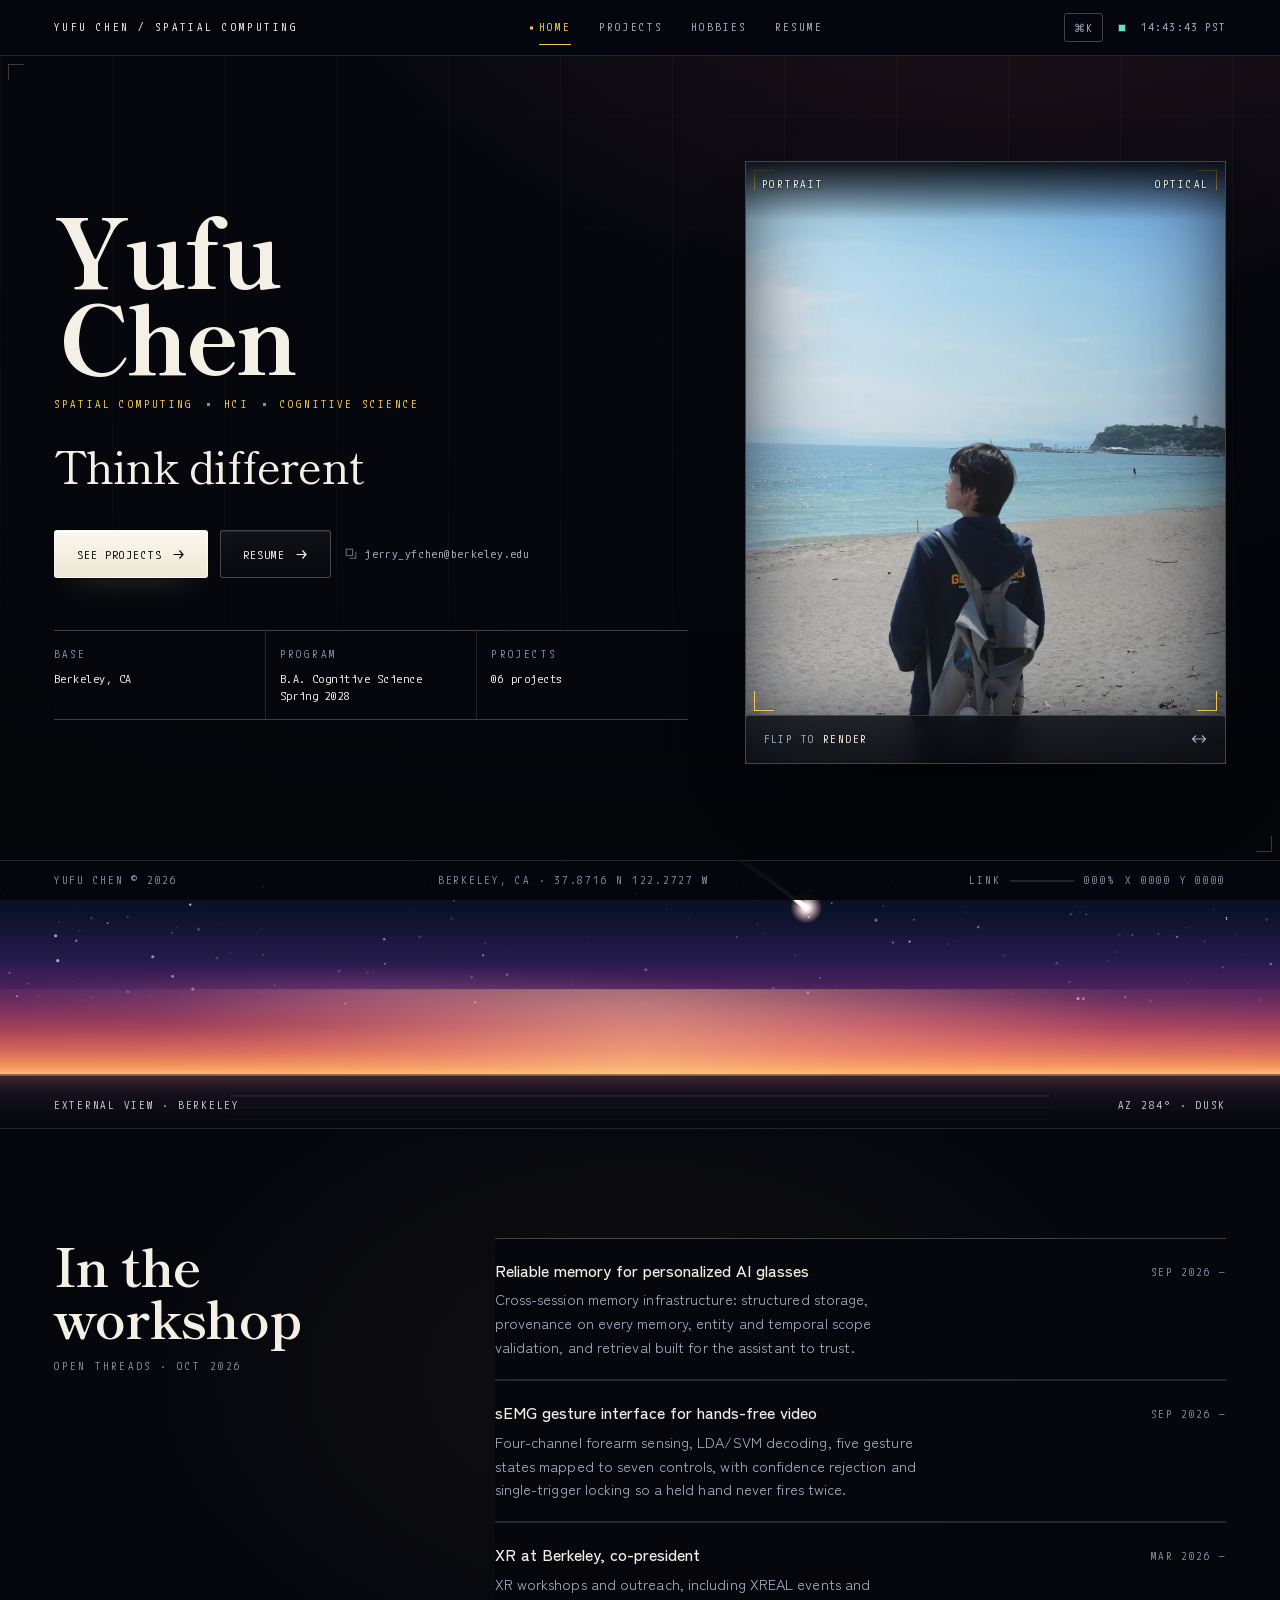
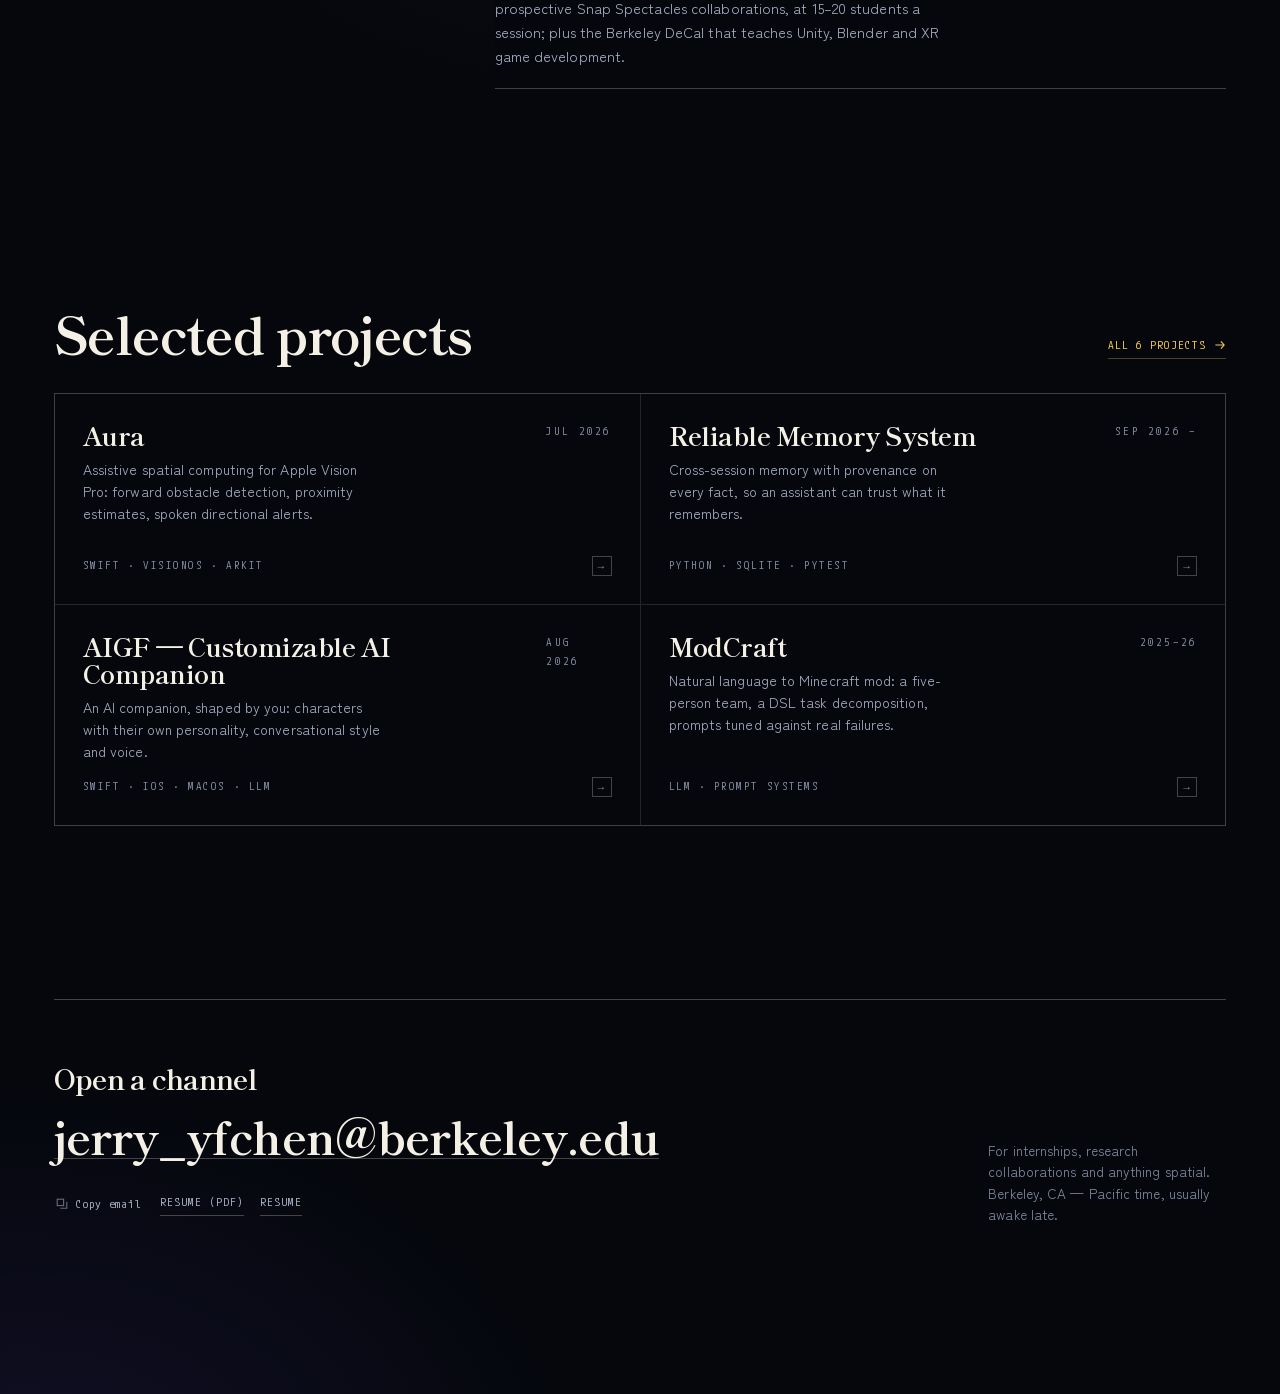
==== index.html @ 8db7ba74 "Personal site: home, projects, hobbies, resume" ====
<!doctype html>
<html lang="en">
<head>
<meta charset="utf-8">
<meta name="viewport" content="width=device-width, initial-scale=1">
<title>Yufu Chen — Spatial Computing &amp; HCI</title>
<meta name="description" content="Yufu Chen builds and tests human-computer interfaces for headsets, wearables and cameras. Cognitive science at UC Berkeley; five systems in the workshop.">
<meta name="theme-color" content="#05070D">
<meta property="og:type" content="website">
<meta property="og:title" content="Yufu Chen — Spatial Computing & HCI">
<meta property="og:description" content="Yufu Chen builds and tests human-computer interfaces for headsets, wearables and cameras. Cognitive science at UC Berkeley; five systems in the workshop.">
<meta name="twitter:card" content="summary_large_image">
<meta name="author" content="Yufu Chen">
<link rel="icon" href="assets/img/brand/logo-32.png" sizes="32x32">
<link rel="icon" href="assets/img/brand/logo-180.png" sizes="180x180">
<link rel="apple-touch-icon" href="assets/img/brand/logo-180.png">
<meta property="og:image" content="assets/img/brand/logo-512.png">
<link rel="stylesheet" href="assets/css/site.css">
<script>document.documentElement.classList.add('js');</script>
</head>
<body>
<a class="skip" href="#main">Skip to content</a>

<div class="boot" data-boot aria-hidden="true">
  <div class="boot__inner">
    <p class="boot__name">Yufu Chen</p>
    <div class="boot__line"><span>OASIS-LINK / HANDSHAKE</span><b>OK</b></div>
    <div class="boot__line"><span>Pilot record 001</span><b>Loaded</b></div>
    <div class="boot__line"><span>Projects 01–05</span><b>Loaded</b></div>
    <div class="boot__line"><span>External view</span><b>Dusk</b></div>
    <div class="boot__bar"><i></i></div>
  </div>
</div>

<div class="brackets" aria-hidden="true"></div>
<div class="progress-rule" data-progress aria-hidden="true"><i></i></div>

<header class="hud-top">
  <a class="hud-top__id" href="index.html" aria-label="Yufu Chen — home">
    
    <span class="hud-top__name">Yufu Chen<span class="hide-s">&nbsp;/&nbsp;Spatial Computing</span></span>
  </a>
  <nav class="nav" aria-label="Sections">
    <a href="index.html" aria-current="page">Home</a>
    <a href="projects.html">Projects</a>
    <a href="hobbies.html">Hobbies</a>
    <a href="resume.html">Resume</a>
  </nav>
  <div class="hud-top__right">
    <button class="keybtn" data-palette-open aria-label="Open command palette">⌘K</button>
    <span class="led" aria-hidden="true"></span>
    <span class="clock" data-clock>--:--:-- PST</span>
  </div>
</header>

<main id="main">
  <section class="hero wrap" aria-labelledby="hero-name">
    <div class="hero__copy">
      <h1 class="hero__name" id="hero-name"><span>Yufu</span><span>Chen</span></h1>
      <p class="hero__role"><span>Spatial computing</span><i aria-hidden="true"></i><span>HCI</span><i aria-hidden="true"></i><span>Cognitive science</span></p>
      <p class="hero__statement">Think different</p>
      <div class="hero__actions">
        <a class="btn btn--primary" href="projects.html">See projects
          <svg width="13" height="13" viewBox="0 0 13 13" fill="none" aria-hidden="true"><path d="M1.5 6.5h9.5M7.5 2.5 11 6.5l-3.5 4" stroke="currentColor" stroke-width="1.2"/></svg>
        </a>
        <a class="btn" href="resume.html">Resume
          <svg width="13" height="13" viewBox="0 0 13 13" fill="none" aria-hidden="true"><path d="M1.5 6.5h9.5M7.5 2.5 11 6.5l-3.5 4" stroke="currentColor" stroke-width="1.2"/></svg>
        </a>
        <button class="copybtn" data-copy="jerry_yfchen@berkeley.edu"><svg width="12" height="12" viewBox="0 0 12 12" fill="none" aria-hidden="true"><rect x="1.2" y="1.2" width="6.4" height="6.4" stroke="currentColor" stroke-width="1.1"/><path d="M4.4 10.2h6.4V3.8" stroke="currentColor" stroke-width="1.1"/></svg><span data-copy-label>jerry_yfchen@berkeley.edu</span></button>
      </div>

      <div class="hero__spec">
        <div><span class="label">Base</span><b>Berkeley, CA</b></div>
        <div><span class="label">Program</span><b>B.A. Cognitive Science<br>Spring 2028</b></div>
        <div><span class="label">Projects</span><b>06 projects</b></div>
      </div>
    </div>

    <div class="subject" data-subject data-face="optical">
      <img class="subject__img" data-face="optical" src="assets/img/me/optical-s.webp"
           srcset="assets/img/me/optical-s.webp 900w, assets/img/me/optical-l.webp 1400w"
           sizes="(max-width: 1080px) 92vw, 40vw" width="900" height="1125"
           alt="Yufu Chen standing on a beach in a dark hoodie and backpack, looking out at the sea.">
      <img class="subject__img" data-face="render" src="assets/img/me/render-s.webp"
           width="900" height="900" aria-hidden="true" tabindex="-1" alt="">
      <span class="subject__corner tl" aria-hidden="true"></span>
      <span class="subject__corner tr" aria-hidden="true"></span>
      <span class="subject__corner bl" aria-hidden="true"></span>
      <span class="subject__corner br" aria-hidden="true"></span>
      <div class="subject__hud top"><span>Portrait</span><span data-face-name>Optical</span></div>
      <button class="subject__flip" data-flip aria-pressed="false">
        <span>Flip to <b data-flip-target>render</b></span>
        <svg width="16" height="12" viewBox="0 0 16 12" fill="none" aria-hidden="true"><path d="M1 6h13M11 2.5 14.5 6 11 9.5M5 9.5 1.5 6 5 2.5" stroke="currentColor" stroke-width="1.1"/></svg>
      </button>
    </div>
  </section>

  <section class="horizon" aria-hidden="true">
    <canvas data-band-sky></canvas>
    <div class="horizon__hud"><span>External view · Berkeley</span><span>AZ 284° · Dusk</span></div>
  </section>

  <section class="section wrap" aria-labelledby="now-h">
    <div class="split">
      <div class="split__aside">
        <h2 class="h2" id="now-h">In the workshop</h2>
        <p class="label" style="margin-top:14px">Open threads · Oct 2026</p>
      </div>
      <div class="ops reveal">
        <div class="op">
          <div>
            <h3>Reliable memory for personalized AI glasses</h3>
            <p>Cross-session memory infrastructure: structured storage, provenance on every memory, entity and temporal scope validation, and retrieval built for the assistant to trust.</p>
          </div>
          <span class="when">Sep 2026 —</span>
        </div>
        <div class="op">
          <div>
            <h3>sEMG gesture interface for hands-free video</h3>
            <p>Four-channel forearm sensing, LDA/SVM decoding, five gesture states mapped to seven controls, with confidence rejection and single-trigger locking so a held hand never fires twice.</p>
          </div>
          <span class="when">Sep 2026 —</span>
        </div>
        <div class="op">
          <div>
            <h3>XR at Berkeley, co-president</h3>
            <p>XR workshops and outreach, including XREAL events and prospective Snap Spectacles collaborations, at 15–20 students a session; plus the Berkeley DeCal that teaches Unity, Blender and XR game development.</p>
          </div>
          <span class="when">Mar 2026 —</span>
        </div>
      </div>
    </div>
  </section>

  <section class="section wrap" aria-labelledby="units-h">
    <div style="display:flex;align-items:flex-end;justify-content:space-between;gap:24px;flex-wrap:wrap;margin-bottom:clamp(22px,3vw,34px)">
      <h2 class="h2" id="units-h">Selected projects</h2>
      <a class="link" href="projects.html">All 6 projects
        <svg width="12" height="12" viewBox="0 0 13 13" fill="none" aria-hidden="true"><path d="M1.5 6.5h9.5M7.5 2.5 11 6.5l-3.5 4" stroke="currentColor" stroke-width="1.2"/></svg>
      </a>
    </div>
    <div class="unitgrid reveal">
      <a class="uteaser" href="projects.html#aura">
        <div class="uteaser__top">
          <div>
            <h3>Aura</h3>
            <p>Assistive spatial computing for Apple Vision Pro: forward obstacle detection, proximity estimates, spoken directional alerts.</p>
          </div>
          <span class="label">Jul 2026</span>
        </div>
        <div class="go"><span>Swift · visionOS · ARKit</span><span class="uteaser__arrow" aria-hidden="true">→</span></div>
      </a>
      <a class="uteaser" href="projects.html#memory">
        <div class="uteaser__top">
          <div>
            <h3>Reliable Memory System</h3>
            <p>Cross-session memory with provenance on every fact, so an assistant can trust what it remembers.</p>
          </div>
          <span class="label">Sep 2026 –</span>
        </div>
        <div class="go"><span>Python · SQLite · Pytest</span><span class="uteaser__arrow" aria-hidden="true">→</span></div>
      </a>
      <a class="uteaser" href="projects.html#aigf">
        <div class="uteaser__top">
          <div>
            <h3>AIGF — Customizable AI Companion</h3>
            <p>An AI companion, shaped by you: characters with their own personality, conversational style and voice.</p>
          </div>
          <span class="label">Aug 2026</span>
        </div>
        <div class="go"><span>Swift · iOS · macOS · LLM</span><span class="uteaser__arrow" aria-hidden="true">→</span></div>
      </a>
      <a class="uteaser" href="projects.html#modcraft">
        <div class="uteaser__top">
          <div>
            <h3>ModCraft</h3>
            <p>Natural language to Minecraft mod: a five-person team, a DSL task decomposition, prompts tuned against real failures.</p>
          </div>
          <span class="label">2025–26</span>
        </div>
        <div class="go"><span>LLM · prompt systems</span><span class="uteaser__arrow" aria-hidden="true">→</span></div>
      </a>
    </div>
  </section>

  <section class="wrap section--tight" aria-labelledby="contact-h">
    <div class="contact">
      <div>
        <h2 class="h2" id="contact-h" style="margin-bottom:18px">Open a channel</h2>
        <a class="contact__mail" href="mailto:jerry_yfchen@berkeley.edu">jerry_yfchen@berkeley.edu</a>
        <div class="contact__row">
          <button class="copybtn" data-copy="jerry_yfchen@berkeley.edu"><svg width="12" height="12" viewBox="0 0 12 12" fill="none" aria-hidden="true"><rect x="1.2" y="1.2" width="6.4" height="6.4" stroke="currentColor" stroke-width="1.1"/><path d="M4.4 10.2h6.4V3.8" stroke="currentColor" stroke-width="1.1"/></svg><span data-copy-label>Copy email</span></button>
          <a class="link link--mute" href="assets/Yufu%20Chen%20-%20CV.pdf" download="Yufu Chen - CV.pdf">Resume (PDF)</a>
          <a class="link link--mute" href="resume.html">Resume</a>
        </div>
      </div>
      <p class="contact__note">For internships, research collaborations and anything spatial. Berkeley, CA — Pacific time, usually awake late.</p>
    </div>
  </section>
</main>

<footer class="hud-bottom">
  <span>Yufu Chen © <span data-year>2026</span></span>
  <span class="hide-s">Berkeley, CA · 37.8716 N 122.2727 W</span>
  <span class="telemetry"><span>Link</span><span class="tel-bar" data-tel aria-hidden="true"><i></i></span><span data-pct>000%</span><span class="hide-s" data-ptr>X 0000 Y 0000</span></span>
</footer>

<script src="assets/js/sky.js"></script>
<script src="assets/js/hud.js"></script>
<script>
  (function () {
    var c = document.querySelector("[data-band-sky]");
    if (c && window.SKY) SKY.mount(c, { horizon: 0.8, glow: 0.55 });

    /* subject plate: two renderings of the same person, one click apart */
    var box = document.querySelector("[data-subject]");
    if (box) {
      var btn = box.querySelector("[data-flip]");
      var nameEl = box.querySelector("[data-face-name]");
      var target = box.querySelector("[data-flip-target]");
      var optical = box.querySelector('[data-face="optical"]');
      var render = box.querySelector('[data-face="render"]');
      btn.hidden = false;
      var setFace = function (face) {
        box.dataset.face = face;
        var isRender = face === "render";
        btn.setAttribute("aria-pressed", isRender ? "true" : "false");
        btn.setAttribute("aria-label", isRender ? "Show the photograph" : "Show the illustrated portrait");
        nameEl.textContent = isRender ? "Render" : "Optical";
        target.textContent = isRender ? "optical" : "render";
        optical.setAttribute("aria-hidden", isRender ? "true" : "false");
        render.setAttribute("aria-hidden", isRender ? "false" : "true");
        box.classList.remove("is-flipping");
        void box.offsetWidth;
        box.classList.add("is-flipping");
        setTimeout(function () { box.classList.remove("is-flipping"); }, 600);
      };
      var flip = function () { setFace(box.dataset.face === "optical" ? "render" : "optical"); };
      btn.addEventListener("click", flip);
      box.addEventListener("click", function (e) { if (e.target !== btn && !btn.contains(e.target)) flip(); });
    }
  })();
</script>
</body>
</html>
---- assets/css/site.css ----
/* ============================================================
   YUFU CHEN — cockpit technical readout
   tokens · frame · type · components
   ============================================================ */

@font-face{font-family:"Shippori Mincho B1";src:url("../fonts/shippori-800.woff2") format("woff2");font-weight:800;font-display:swap}
@font-face{font-family:"Shippori Mincho B1";src:url("../fonts/shippori-700.woff2") format("woff2");font-weight:700;font-display:swap}
@font-face{font-family:"Shippori Mincho B1";src:url("../fonts/shippori-400.woff2") format("woff2");font-weight:400;font-display:swap}
@font-face{font-family:"Zen Kaku Gothic New";src:url("../fonts/zenkaku-400.woff2") format("woff2");font-weight:400;font-display:swap}
@font-face{font-family:"Zen Kaku Gothic New";src:url("../fonts/zenkaku-500.woff2") format("woff2");font-weight:500;font-display:swap}
@font-face{font-family:"Zen Kaku Gothic New";src:url("../fonts/zenkaku-700.woff2") format("woff2");font-weight:700;font-display:swap}
@font-face{font-family:"YF JP";src:url("../fonts/zenkaku-jp-400.woff2") format("woff2");font-weight:400;font-display:swap}
@font-face{font-family:"M PLUS 1 Code";src:url("../fonts/mpluscode-400.woff2") format("woff2");font-weight:400;font-display:swap}
@font-face{font-family:"M PLUS 1 Code";src:url("../fonts/mpluscode-700.woff2") format("woff2");font-weight:700;font-display:swap}

:root{
  --void:#05070D;
  --void-2:#090D18;
  --panel:#0C1120;
  --panel-2:#101728;

  --enamel:#F4F0E6;
  --mute:#A7AEC2;
  --faint:#828BA0;

  --line:rgba(244,240,230,.13);
  --line-2:rgba(244,240,230,.26);

  --caution:#F2C94C;
  --signal:#FF6A4D;
  --sensor:#63E0C6;
  --dusk-m:#FF6F8B;
  --dusk-a:#FFB05C;

  --font-display:"Shippori Mincho B1",Georgia,"Times New Roman",serif;
  --font-ui:"Zen Kaku Gothic New","Helvetica Neue",Arial,sans-serif;
  --font-mono:"M PLUS 1 Code",ui-monospace,"SF Mono",Menlo,monospace;
  --font-jp:"YF JP","Zen Kaku Gothic New",sans-serif;

  --sp:clamp(64px,8.5vw,136px);
  --gutter:clamp(20px,4.2vw,72px);
  --top:56px;
  --bot:40px;
  --ease:cubic-bezier(.16,1,.3,1);
  --ease-ui:cubic-bezier(.32,.72,0,1);
  --mat-a:linear-gradient(180deg,rgba(244,240,230,.05),rgba(244,240,230,.012));
  --mat-b:linear-gradient(180deg,rgba(244,240,230,.092),rgba(244,240,230,.026));
  --inset-hi:inset 0 1px 0 rgba(255,255,255,.075);
  --r:3px;
  --drop-1:0 1px 2px rgba(0,0,0,.4);
  --drop-2:0 12px 30px -16px rgba(0,0,0,.9);
}

*,*::before,*::after{box-sizing:border-box}
html{
  -webkit-text-size-adjust:100%;
  background:
    radial-gradient(78rem 52rem at 80% -6%, rgba(255,111,139,.14), transparent 62%),
    radial-gradient(58rem 44rem at 2% 104%, rgba(123,92,255,.11), transparent 60%),
    radial-gradient(46rem 30rem at 50% 46%, rgba(255,176,92,.05), transparent 70%),
    var(--void);
}
html:focus-within{scroll-behavior:smooth}

body{
  margin:0;
  background:transparent;
  color:var(--enamel);
  font-family:var(--font-ui);
  font-size:17px;
  line-height:1.72;
  font-weight:400;
  letter-spacing:.005em;
  -webkit-font-smoothing:antialiased;
  text-rendering:optimizeLegibility;
  overflow-x:hidden;
}

/* faint instrument grid, under everything */
body::before{
  content:"";
  position:fixed;inset:0;pointer-events:none;z-index:0;
  background-image:
    repeating-linear-gradient(90deg,var(--line) 0 1px,transparent 1px 112px),
    repeating-linear-gradient(0deg,rgba(244,240,230,.05) 0 1px,transparent 1px 112px);
  opacity:.28;
  mask-image:radial-gradient(120% 100% at 50% 0%,#000 40%,transparent 100%);
}
/* vignette + scanline atmosphere */
body::after{
  content:"";position:fixed;inset:0;pointer-events:none;z-index:1;
  background:
    repeating-linear-gradient(0deg,rgba(0,0,0,.16) 0 1px,transparent 1px 3px),
    radial-gradient(120% 90% at 50% 0%,transparent 55%,rgba(0,0,0,.55) 100%);
  opacity:.5;mix-blend-mode:multiply;
}

img,canvas{max-width:100%;display:block}
a{color:inherit;text-decoration:none}
button{font:inherit;color:inherit;background:none;border:0;padding:0;cursor:pointer}
h1,h2,h3,h4,p,ul,ol,figure,blockquote{margin:0}
ul,ol{padding:0;list-style:none}

/* ---------- browser surfaces ---------- */
::selection{background:var(--caution);color:#0A0A0A;text-shadow:none}
html{scrollbar-color:#2A3147 var(--void);scrollbar-width:thin}
::-webkit-scrollbar{width:11px;height:11px}
::-webkit-scrollbar-track{background:var(--void)}
::-webkit-scrollbar-thumb{background:#242B3E;border:3px solid var(--void);border-radius:0}
::-webkit-scrollbar-thumb:hover{background:var(--caution)}
:focus-visible{outline:2px solid rgba(242,201,76,.95);outline-offset:3px;box-shadow:0 0 0 6px rgba(242,201,76,.13)}
*{caret-color:var(--caution)}

/* ============================================================
   HUD frame
   ============================================================ */
.hud-top{
  position:fixed;top:0;left:0;right:0;height:var(--top);z-index:60;
  display:flex;align-items:center;justify-content:space-between;
  gap:24px;padding:0 var(--gutter);
  background:rgba(5,7,13,.94);
  border-bottom:1px solid var(--line);
}
.hud-top__id{display:flex;align-items:center;gap:12px;min-width:0}
.monogram{
  width:26px;height:26px;flex:none;position:relative;
  border:1px solid var(--line-2);
  display:grid;place-items:center;
  font-family:var(--font-mono);font-size:11px;letter-spacing:.02em;color:var(--caution);
}
.monogram::after{content:"";position:absolute;inset:3px;border:1px solid rgba(242,201,76,.35)}
.hud-top__name{
  font-family:var(--font-mono);font-size:11px;letter-spacing:.22em;text-transform:uppercase;
  color:var(--enamel);white-space:nowrap;
}
.hud-top__name b{font-weight:400}
.nav{display:flex;align-items:center;gap:clamp(14px,2.2vw,32px)}
.nav a{
  position:relative;font-family:var(--font-mono);font-size:11px;letter-spacing:.18em;
  text-transform:uppercase;color:var(--mute);padding:6px 0;transition:color .25s var(--ease);
}
.nav a::after{
  content:"";position:absolute;left:0;right:0;bottom:-2px;height:1px;
  background:var(--caution);transform:scaleX(0);transform-origin:left;
  transition:transform .35s var(--ease);
}
.nav a:hover{color:var(--enamel)}
.nav a:hover::after{transform:scaleX(1)}
.nav a[aria-current="page"]{color:var(--caution)}
.nav a[aria-current="page"]::after{transform:scaleX(1)}
.nav a[aria-current="page"]::before{
  content:"";position:absolute;left:-9px;top:50%;width:3px;height:3px;background:var(--caution);
  transform:translateY(-50%);
}
.hud-top__right{display:flex;align-items:center;gap:16px}
.clock{font-family:var(--font-mono);font-size:11px;letter-spacing:.1em;color:var(--mute);font-variant-numeric:tabular-nums}
.clock b{color:var(--enamel);font-weight:400}
.keybtn{
  border:1px solid var(--line-2);padding:5px 9px 4px;
  font-family:var(--font-mono);font-size:11px;letter-spacing:.08em;color:var(--mute);
  transition:color .25s var(--ease),border-color .25s var(--ease),background .25s var(--ease);
;border-radius:var(--r)}
.keybtn:hover{color:#08080A;background:var(--caution);border-color:var(--caution)}
.led{width:6px;height:6px;background:var(--sensor);box-shadow:0 0 0 1px rgba(99,224,198,.25);animation:led 2.4s infinite}
@keyframes led{0%,72%{opacity:1}76%,84%{opacity:.25}88%,100%{opacity:1}}

.hud-bottom{
  position:fixed;left:0;right:0;bottom:0;height:var(--bot);z-index:60;
  display:flex;align-items:center;justify-content:space-between;gap:16px;
  padding:0 var(--gutter);
  font-family:var(--font-mono);font-size:11px;letter-spacing:.16em;text-transform:uppercase;
  color:var(--faint);
  background:rgba(5,7,13,.94);
  border-top:1px solid var(--line);
  font-variant-numeric:tabular-nums;
}
.hud-bottom span{white-space:nowrap}
.hud-bottom b{color:var(--mute);font-weight:400}
.telemetry{display:flex;align-items:center;gap:10px}
.tel-bar{width:64px;height:2px;background:var(--line);position:relative;overflow:hidden}
.tel-bar i{position:absolute;inset:0;background:var(--caution);transform-origin:left;transform:scaleX(var(--p,0))}

.progress-rule{position:fixed;top:var(--top);left:0;right:0;height:1px;z-index:59;background:transparent}
.progress-rule i{display:block;height:100%;width:100%;background:linear-gradient(90deg,var(--dusk-m),var(--dusk-a));transform-origin:left;transform:scaleX(var(--p,0))}

/* corner brackets */
.brackets{position:fixed;inset:calc(var(--top) + 8px) 8px calc(var(--bot) + 8px) 8px;z-index:2;pointer-events:none}
.brackets::before,.brackets::after{content:"";position:absolute;width:16px;height:16px;border:1px solid rgba(244,240,230,.22)}
.brackets::before{left:0;top:0;border-right:0;border-bottom:0}
.brackets::after{right:0;bottom:0;border-left:0;border-top:0}

/* skip link */
.skip{
  position:fixed;left:var(--gutter);top:8px;z-index:99;transform:translateY(-200%);
  background:var(--caution);color:#0A0A0A;padding:8px 14px;
  font-family:var(--font-mono);font-size:11px;letter-spacing:.14em;text-transform:uppercase;
  transition:transform .2s var(--ease);
}
.skip:focus{transform:none}

/* ============================================================
   Layout primitives
   ============================================================ */
main{position:relative;z-index:3;padding-top:var(--top);padding-bottom:var(--bot)}
.wrap{width:100%;max-width:1560px;margin-inline:auto;padding-inline:var(--gutter)}
.section{padding-block:var(--sp)}
.section--tight{padding-block:clamp(40px,5vw,72px)}
.hr{height:1px;background:var(--line);border:0;margin:0}

.label{
  font-family:var(--font-mono);font-size:11px;letter-spacing:.2em;text-transform:uppercase;
  color:var(--faint);font-weight:400;
}
.label--key{color:var(--mute)}
.mono{font-family:var(--font-mono);font-variant-numeric:tabular-nums}
.jp{font-family:var(--font-jp);letter-spacing:.12em}
.num{font-variant-numeric:tabular-nums}
.sr-only{position:absolute;width:1px;height:1px;padding:0;margin:-1px;overflow:hidden;clip:rect(0 0 0 0);white-space:nowrap;border:0}

/* ============================================================
   Type
   ============================================================ */
.display{
  font-family:var(--font-display);font-weight:800;
  line-height:.92;letter-spacing:-.03em;
  font-size:clamp(2.6rem,7.2vw,6rem);
  text-wrap:balance;
}
.h2{
  font-family:var(--font-display);font-weight:700;line-height:1;
  letter-spacing:-.025em;font-size:clamp(1.9rem,4.1vw,3.3rem);
  text-wrap:balance;
}
.h3{
  font-family:var(--font-display);font-weight:700;line-height:1.06;
  letter-spacing:-.02em;font-size:clamp(1.35rem,2.2vw,1.9rem);
}
.lede{
  font-size:clamp(1.05rem,1.35vw,1.22rem);line-height:1.68;color:var(--mute);
  max-width:58ch;
}
.body{color:var(--mute);max-width:66ch}
.body strong{color:var(--enamel);font-weight:500}

/* ============================================================
   Buttons + links
   ============================================================ */
.btn{
  --bc:var(--line-2);
  position:relative;display:inline-flex;align-items:center;gap:10px;
  padding:14px 22px 13px;
  border:1px solid var(--bc);
  background:var(--mat-a);
  box-shadow:var(--inset-hi),var(--drop-1);
  font-family:var(--font-mono);font-size:11.5px;letter-spacing:.095em;text-transform:uppercase;
  color:var(--enamel);
  transition:background .26s var(--ease-ui),border-color .26s var(--ease-ui),
    box-shadow .3s var(--ease-ui),transform .2s var(--ease-ui),color .2s var(--ease-ui);
;border-radius:var(--r)}
.btn svg{flex:none;transition:transform .32s var(--ease-ui)}
.btn:hover{
  background:var(--mat-b);border-color:rgba(244,240,230,.28);
  box-shadow:var(--inset-hi),0 10px 26px -16px rgba(0,0,0,.95);
  transform:translateY(-1px);
}
.btn:hover svg{transform:translateX(3px)}
.btn:active{transform:translateY(0) scale(.994);background:rgba(244,240,230,.045);box-shadow:inset 0 2px 6px rgba(0,0,0,.5)}
.btn--primary{
  background:linear-gradient(180deg,#FCF8EF 0%,#EDE6D6 100%);
  border-color:rgba(255,255,255,.55);color:#0B0B0D;
  box-shadow:inset 0 1px 0 rgba(255,255,255,.95),0 1px 2px rgba(0,0,0,.5),0 14px 34px -20px rgba(255,240,210,.5);
}
.btn--primary:hover{
  background:linear-gradient(180deg,#fff 0%,#F4EEE0 100%);border-color:#fff;
  box-shadow:inset 0 1px 0 #fff,0 16px 38px -20px rgba(255,240,210,.65);
}
.btn--primary:active{background:linear-gradient(180deg,#EFE9DA,#E2DBCA);box-shadow:inset 0 2px 5px rgba(0,0,0,.22)}
.btn--sm{padding:10px 15px 9px;font-size:11px;letter-spacing:.09em}

.link{
  display:inline-flex;align-items:center;gap:8px;
  font-family:var(--font-mono);font-size:11.5px;letter-spacing:.09em;text-transform:uppercase;
  color:var(--caution);padding-bottom:3px;border-bottom:1px solid rgba(242,201,76,.3);
  transition:border-color .3s var(--ease-ui),gap .3s var(--ease-ui),color .25s var(--ease-ui);
}
.link:hover{border-color:rgba(242,201,76,.95);gap:11px;color:#FFD87A}
.link svg{transition:transform .3s var(--ease-ui)}
.link:hover svg{transform:translateX(3px)}
.link--mute{color:var(--mute);border-color:var(--line-2)}
.link--mute:hover{color:var(--enamel);border-color:var(--line-2)}

.copybtn{
  display:inline-flex;align-items:center;gap:8px;
  font-family:var(--font-mono);font-size:11.5px;letter-spacing:.05em;
  color:var(--mute);padding:0 2px;min-height:44px;border:0;background:none;
  transition:color .25s var(--ease-ui),opacity .25s var(--ease-ui);
;border-radius:var(--r)}
.copybtn svg{opacity:.6;transition:opacity .25s var(--ease-ui),transform .25s var(--ease-ui)}
.copybtn:hover{color:var(--enamel)}
.copybtn:hover svg{opacity:1;transform:translateY(-1px)}
.copybtn:active{transform:scale(.985)}
.copybtn[data-copied="true"]{color:var(--sensor)}
.copybtn[data-copied="true"] svg{opacity:1;color:var(--sensor)}

/* panels + corner ticks */
.panel{
  position:relative;background:var(--panel);border:1px solid var(--line);
  box-shadow:inset 0 1px 0 rgba(255,255,255,.05);
}
.panel::before,.panel::after{
  content:"";position:absolute;width:13px;height:13px;pointer-events:none;
  border:1px solid var(--caution);opacity:.85;
  transition:opacity .3s var(--ease),transform .4s var(--ease);
}
.panel::before{left:-1px;top:-1px;border-right:0;border-bottom:0}
.panel::after{right:-1px;bottom:-1px;border-left:0;border-top:0}

/* ============================================================
   Hero (overview)
   ============================================================ */
.hero{
  display:grid;grid-template-columns:minmax(0,1.08fr) minmax(0,.82fr);
  gap:clamp(28px,4.4vw,72px);align-items:center;
  min-height:calc(100svh - var(--top) - var(--bot));
  padding-block:clamp(36px,5vh,72px) clamp(28px,4vh,56px);
}
.hero__copy{position:relative;z-index:2;min-width:0}
.hero__name{
  font-family:var(--font-display);font-weight:800;
  font-size:clamp(3.1rem,7.6vw,6rem);line-height:.9;letter-spacing:-.035em;
  text-transform:none;
}
.hero__name span{display:block}
.hero__name span:last-child{padding-left:.06em}
.hero__role{
  margin-top:18px;display:flex;flex-wrap:wrap;gap:6px 14px;align-items:center;
  font-family:var(--font-mono);font-size:11px;letter-spacing:.2em;text-transform:uppercase;color:var(--caution);
}
.hero__role i{width:3px;height:3px;background:var(--faint);display:block}
.hero__statement{
  margin-top:26px;text-wrap:balance;
  font-family:var(--font-display);font-weight:400;
  font-size:clamp(2rem,3.5vw,3.1rem);line-height:1.1;letter-spacing:-.025em;
  color:var(--enamel);
}

.hero__actions{display:flex;flex-wrap:wrap;gap:12px;margin-top:40px;align-items:center}

.hero__spec{
  display:grid;grid-template-columns:repeat(3,minmax(0,1fr));
  gap:1px;margin-top:clamp(32px,4vw,52px);
  background:var(--line);border-top:1px solid var(--line);border-bottom:1px solid var(--line);
}
.hero__spec div{background:var(--void);padding:14px 14px 15px 0}
.hero__spec div+div{padding-left:14px}
.hero__spec .label{display:block;margin-bottom:6px}
.hero__spec b{font-family:var(--font-mono);font-size:12px;letter-spacing:.04em;font-weight:400;color:var(--enamel);display:block;line-height:1.45}

/* external-view viewfinder */
.viewfinder{
  position:relative;background:#000;border:1px solid var(--line-2);
  aspect-ratio:4/5;max-height:calc(100svh - 200px);width:100%;overflow:hidden;
}
.viewfinder canvas{width:100%;height:100%;display:block;position:absolute;inset:0}
.viewfinder__grid{position:absolute;inset:0;pointer-events:none;
  background-image:
    linear-gradient(to right,rgba(244,240,230,.14) 1px,transparent 1px),
    linear-gradient(to bottom,rgba(244,240,230,.14) 1px,transparent 1px);
  background-size:33.333% 25%;
  background-position:-1px -1px;
  opacity:.55;
}
.viewfinder__frame{position:absolute;inset:0;pointer-events:none;border:1px solid rgba(244,240,230,.1)}
.viewfinder__corner{position:absolute;width:22px;height:22px;border:1px solid var(--caution);pointer-events:none}
.viewfinder__corner.tl{left:8px;top:8px;border-right:0;border-bottom:0}
.viewfinder__corner.tr{right:8px;top:8px;border-left:0;border-bottom:0}
.viewfinder__corner.bl{left:8px;bottom:8px;border-right:0;border-top:0}
.viewfinder__corner.br{right:8px;bottom:8px;border-left:0;border-top:0}
.viewfinder__hud{
  position:absolute;left:0;right:0;display:flex;justify-content:space-between;gap:10px;
  padding:14px 16px;font-family:var(--font-mono);font-size:11px;letter-spacing:.16em;
  text-transform:uppercase;color:rgba(244,240,230,.82);pointer-events:none;
  font-variant-numeric:tabular-nums;
}
.viewfinder__hud.top{top:0;align-items:flex-start}
.viewfinder__hud.bot{bottom:0;align-items:flex-end}
.viewfinder__hud .dim{color:rgba(244,240,230,.5)}
.viewfinder__ret{position:absolute;left:50%;top:50%;width:52px;height:52px;transform:translate(-50%,-50%);pointer-events:none;opacity:.6}
.viewfinder__ret::before,.viewfinder__ret::after{content:"";position:absolute;background:rgba(244,240,230,.7)}
.viewfinder__ret::before{left:50%;top:0;bottom:0;width:1px}
.viewfinder__ret::after{top:50%;left:0;right:0;height:1px}
.viewfinder__scan{position:absolute;left:0;right:0;height:1px;top:0;pointer-events:none;
  background:linear-gradient(90deg,transparent,rgba(99,224,198,.5),transparent);
  animation:scan 7s cubic-bezier(.45,0,.55,1) infinite;
}
@keyframes scan{0%{top:6%;opacity:0}12%{opacity:1}88%{opacity:1}100%{top:94%;opacity:0}}
.viewfinder__addr{
  position:absolute;right:16px;top:50%;transform:translateY(-50%);
  writing-mode:vertical-rl;font-family:var(--font-jp);font-size:11px;letter-spacing:.42em;
  color:rgba(244,240,230,.5);pointer-events:none;
}

/* page head (inner pages) */
.page-head{padding-top:clamp(48px,7vw,96px);padding-bottom:clamp(28px,4vw,56px);position:relative}
.page-head__rule{height:1px;background:var(--line);display:flex;justify-content:flex-end;margin-bottom:22px}
.page-head__rule .label{transform:translateY(-50%);background:var(--void);padding-left:14px}
.page-head h1{
  font-family:var(--font-display);font-weight:800;line-height:.94;letter-spacing:-.03em;
  font-size:clamp(2.6rem,6.4vw,5.2rem);display:flex;flex-wrap:wrap;align-items:baseline;gap:.05em .4em;
}
.page-head h1 .jp{
  font-family:var(--font-jp);font-size:.28em;letter-spacing:.34em;color:var(--faint);font-weight:400;
  transform:translateY(-.24em);
}
.page-head p{margin-top:22px;max-width:60ch;color:var(--mute);font-size:clamp(1rem,1.3vw,1.16rem)}

/* ============================================================
   Unit files (projects)
   ============================================================ */
.filters{
  display:flex;flex-wrap:wrap;align-items:center;gap:8px;
  padding-block:22px;border-top:1px solid var(--line);border-bottom:1px solid var(--line);
  position:sticky;top:var(--top);z-index:20;background:rgba(5,7,13,.96);
}
.chip{
  font-family:var(--font-mono);font-size:11px;letter-spacing:.12em;text-transform:uppercase;
  padding:9px 14px;border:1px solid var(--line);color:var(--mute);
  background:var(--mat-a);box-shadow:var(--inset-hi);
  transition:color .25s var(--ease-ui),border-color .25s var(--ease-ui),background .25s var(--ease-ui),transform .2s var(--ease-ui);
;border-radius:var(--r)}
.chip:hover{color:var(--enamel);border-color:var(--line-2);background:var(--mat-b)}
.chip:active{transform:scale(.98)}
.chip[aria-pressed="true"]{
  background:rgba(242,201,76,.15);border-color:rgba(242,201,76,.55);color:var(--caution);
  box-shadow:inset 0 1px 0 rgba(255,255,255,.1);
}
.filters__count{margin-left:auto;font-family:var(--font-mono);font-size:11px;letter-spacing:.16em;color:var(--faint);text-transform:uppercase}
.filters__count b{color:var(--enamel);font-weight:400}

.unit{border-bottom:1px solid var(--line);position:relative}
.unit__h{margin:0;font-weight:400;font-size:inherit;letter-spacing:normal}
.unit:first-child{border-top:0}
.unit__head{
  display:grid;grid-template-columns:54px minmax(0,1fr) auto 30px;gap:clamp(12px,2vw,26px);
  align-items:start;width:100%;text-align:left;
  padding:clamp(20px,2.4vw,28px) 0;position:relative;
}
.unit__idx{
  font-family:var(--font-mono);font-size:11px;letter-spacing:.14em;color:var(--faint);
  transition:color .3s var(--ease);padding-top:.85em;
}
.unit__name{
  font-family:var(--font-display);font-weight:700;letter-spacing:-.02em;line-height:1.02;
  font-size:clamp(1.6rem,3.4vw,2.9rem);transition:color .3s var(--ease),transform .5s var(--ease);
  display:flex;flex-wrap:wrap;align-items:baseline;gap:0 .5em;
}
.unit__name .jp{font-family:var(--font-jp);font-size:.34em;letter-spacing:.2em;color:var(--faint);font-weight:400}
.unit__sub{
  margin-top:10px;font-family:var(--font-mono);font-size:11px;letter-spacing:.06em;
  color:var(--mute);text-transform:uppercase;line-height:1.6;
}
.unit__meta{display:flex;flex-direction:column;align-items:flex-end;gap:6px;text-align:right;padding-top:.55em}
.unit__year{font-family:var(--font-mono);font-size:12.5px;letter-spacing:.1em;color:var(--enamel)}
.unit__stack{font-family:var(--font-mono);font-size:11px;letter-spacing:.12em;color:var(--faint);text-transform:uppercase}
.unit__gloss{display:block;margin-top:9px;font-family:var(--font-ui);font-size:13.5px;line-height:1.55;color:var(--mute);max-width:62ch}
.unit__status{
  display:inline-flex;align-items:center;gap:6px;font-family:var(--font-mono);
  font-size:11px;letter-spacing:.16em;text-transform:uppercase;color:var(--mute);
}
.unit__status i{width:4px;height:4px;background:var(--sensor);display:block}
.unit__status[data-s="live"] i{background:var(--sensor);animation:led 2.4s infinite}
.unit__status[data-s="done"] i{background:var(--caution)}
.unit__status[data-s="wip"] i{background:var(--signal)}

.unit__head::before{
  content:"";position:absolute;left:0;right:0;top:0;bottom:0;pointer-events:none;
  background:linear-gradient(90deg,rgba(242,201,76,.06),transparent 55%);
  opacity:0;transition:opacity .4s var(--ease);
}
.unit__head:hover::before,.unit__head[aria-expanded="true"]::before{opacity:1}
.unit__head:hover .unit__idx,.unit__head[aria-expanded="true"] .unit__idx{color:var(--caution)}
.unit__head:hover .unit__name{transform:translateX(6px)}
.unit__head:hover .unit__name,.unit__head[aria-expanded="true"] .unit__name{color:#fff}

.unit__toggle{
  width:28px;height:28px;border:1px solid var(--line-2);flex:none;
  display:grid;place-items:center;color:var(--mute);
  background:var(--mat-a);box-shadow:var(--inset-hi);
  transition:background .3s var(--ease-ui),border-color .3s var(--ease-ui),color .3s var(--ease-ui);
;border-radius:var(--r)}
.unit__head:hover .unit__toggle{border-color:var(--caution);color:var(--caution)}
.unit__toggle::before,.unit__toggle::after{content:"";position:absolute;background:currentColor}
.unit__toggle{position:relative}
.unit__toggle::before{width:9px;height:1px}
.unit__toggle::after{width:1px;height:9px;transition:transform .4s var(--ease)}
.unit__head[aria-expanded="true"] .unit__toggle{
  background:rgba(242,201,76,.15);border-color:rgba(242,201,76,.55);color:var(--caution);
}
.unit__head[aria-expanded="true"] .unit__toggle::after{transform:scaleY(0)}

.unit__body{display:grid;grid-template-rows:0fr;transition:grid-template-rows .5s var(--ease)}
.unit__body[data-open="true"]{grid-template-rows:1fr}
.unit__body>div{overflow:hidden}
.unit__inner{
  display:grid;grid-template-columns:minmax(0,1.35fr) minmax(0,.65fr);
  gap:clamp(24px,4vw,64px);
  padding:0 0 clamp(30px,4vw,44px) calc(54px + clamp(12px,2vw,26px));
  opacity:0;transform:translateY(-6px);transition:opacity .45s var(--ease) .05s,transform .45s var(--ease) .05s;
}
.unit__body[data-open="true"] .unit__inner{opacity:1;transform:none}

.evidence{display:grid;gap:16px;max-width:62ch;align-content:start}
.evidence li{position:relative;padding-left:22px;font-size:15.5px;line-height:1.68;color:var(--mute)}
.evidence li::before{content:"";position:absolute;left:0;top:.64em;width:5px;height:5px;background:var(--caution)}
.evidence strong{color:var(--enamel);font-weight:500}

.spec{border-top:1px solid var(--line);align-self:start}
.spec dl{margin:0}
.spec .row{display:grid;grid-template-columns:82px 1fr;gap:12px;padding:9px 0;border-bottom:1px solid var(--line)}
.spec dt{font-family:var(--font-mono);font-size:11px;letter-spacing:.14em;text-transform:uppercase;color:var(--faint);padding-top:3px}
.spec dd{margin:0;font-family:var(--font-mono);font-size:11.5px;letter-spacing:.03em;color:var(--enamel);line-height:1.6}
.spec dd .dim{color:var(--mute)}

/* ============================================================
   Off-duty modules
   ============================================================ */
.modules{display:grid;grid-template-columns:repeat(2,minmax(0,1fr));gap:1px;background:var(--line);border:1px solid var(--line)}
.module{background:var(--void);padding:clamp(18px,2.2vw,26px);display:grid;grid-template-rows:auto 1fr auto;gap:18px;min-height:clamp(280px,30vw,380px);position:relative;overflow:hidden}
.module__top{display:flex;align-items:flex-start;justify-content:space-between;gap:16px}
.module__no{font-family:var(--font-mono);font-size:11px;letter-spacing:.18em;color:var(--faint)}
.module__title{font-family:var(--font-display);font-weight:700;font-size:clamp(1.5rem,2.4vw,2rem);letter-spacing:-.02em;line-height:1}
.module__title .jp{font-family:var(--font-jp);font-size:.4em;letter-spacing:.22em;color:var(--faint);margin-left:.5em;font-weight:400}
.module__stage{position:relative;min-height:140px;display:flex;flex-direction:column;justify-content:center;gap:2px}
.module__foot{display:flex;align-items:center;justify-content:space-between;gap:14px;border-top:1px solid var(--line);padding-top:12px;font-family:var(--font-mono);font-size:11px;letter-spacing:.13em;text-transform:uppercase;color:var(--faint)}
.module__foot b{color:var(--mute);font-weight:400}
.module__hint{color:var(--faint);font-size:11px;letter-spacing:.1em;text-transform:none;transition:color .25s var(--ease)}
button.module__hint:hover{color:var(--caution)}
[data-radar-read]{text-transform:none;letter-spacing:.06em;color:var(--mute)}

/* guitar rig */
.rig__frets{display:flex;justify-content:space-between;padding:0 0 0 44px;margin-bottom:6px;font-family:var(--font-mono);font-size:9px;letter-spacing:.1em;color:var(--faint);opacity:.8}
.rig__frets span{width:1px;text-align:left}
.rig{width:100%;display:grid;gap:5px;padding:12px 0;position:relative}
.rig::before{
  content:"";position:absolute;inset:0;pointer-events:none;
  background-image:repeating-linear-gradient(to right,var(--line) 0 1px,transparent 1px 20%);
  opacity:.55;
}
.rig::after{
  content:"";position:absolute;left:36px;top:0;bottom:0;width:3px;
  background:linear-gradient(180deg,rgba(244,240,230,.16),rgba(244,240,230,.42),rgba(244,240,230,.16));
  pointer-events:none;
}
.meter{display:flex;align-items:flex-end;gap:3px;height:26px;margin-top:12px;width:100%;border-bottom:1px solid var(--line);padding-bottom:3px}
.meter i{flex:1;height:4%;background:var(--caution);opacity:.45;transition:height .09s linear,opacity .3s linear}
.rig__read{margin-top:10px}
.rig__string{
  position:relative;height:22px;display:flex;align-items:center;gap:12px;cursor:pointer;
  background:none;border:0;width:100%;text-align:left;
}
.rig__string .wire{
  flex:1;height:1px;background:linear-gradient(90deg,rgba(244,240,230,.55),rgba(244,240,230,.22));
  position:relative;transition:height .1s linear;
}
.rig__string:nth-child(1) .wire{height:1.6px}
.rig__string:nth-child(2) .wire{height:1.45px}
.rig__string:nth-child(3) .wire{height:1.3px}
.rig__string:nth-child(4) .wire{height:1.15px}
.rig__string:nth-child(5) .wire{height:1px}
.rig__string:nth-child(6) .wire{height:.8px}
.rig__string .note{font-family:var(--font-mono);font-size:11px;letter-spacing:.1em;color:var(--faint);width:28px;transition:color .2s var(--ease)}
.rig__string:hover .note,.rig__string.is-hit .note{color:var(--caution)}
.rig__string:hover .wire,.rig__string.is-hit .wire{background:linear-gradient(90deg,var(--caution),rgba(242,201,76,.2))}
.rig__string .vib{position:absolute;left:0;right:0;height:7px;top:50%;transform:translateY(-50%);opacity:0}
.rig__string .vib path{stroke:var(--caution);stroke-width:1;fill:none;opacity:.8}
.rig__string.is-hit .wire{animation:wirehit .5s var(--ease)}
@keyframes wirehit{0%{transform:scaleY(4)}35%{transform:scaleY(.4)}70%{transform:scaleY(1.7)}100%{transform:none}}
@keyframes vib{0%{opacity:1;transform:translateY(-50%) scaleY(1)}100%{opacity:0;transform:translateY(-50%) scaleY(.2)}}
.rig__read{display:flex;justify-content:space-between;font-family:var(--font-mono);font-size:11px;letter-spacing:.14em;color:var(--faint);text-transform:uppercase;margin-top:8px}
.rig__read b{color:var(--sensor);font-weight:400}

/* viewfinder module */
.vf{width:100%;aspect-ratio:16/10;position:relative;border:1px solid var(--line-2);overflow:hidden;background:#000}
.vf canvas{position:absolute;inset:0;width:100%;height:100%}
.vf__ui{position:absolute;inset:0;pointer-events:none;display:flex;flex-direction:column;justify-content:space-between;padding:10px 12px;font-family:var(--font-mono);font-size:11px;letter-spacing:.14em;text-transform:uppercase;color:rgba(244,240,230,.85)}
.vf__ui .row{display:flex;justify-content:space-between;gap:8px;font-variant-numeric:tabular-nums}
.vf__thirds{position:absolute;inset:0;pointer-events:none;background-image:linear-gradient(to right,rgba(244,240,230,.18) 1px,transparent 1px),linear-gradient(to bottom,rgba(244,240,230,.18) 1px,transparent 1px);background-size:33.33% 33.33%;opacity:.5}
.vf__bracket{position:absolute;left:50%;top:50%;width:34%;height:38%;transform:translate(-50%,-50%);border:1px solid rgba(242,201,76,.6);pointer-events:none}
.vf__bracket::before,.vf__bracket::after{content:"";position:absolute;width:8px;height:8px;border:1px solid var(--caution)}
.vf__bracket::before{left:-1px;top:-1px;border-right:0;border-bottom:0}
.vf__bracket::after{right:-1px;bottom:-1px;border-left:0;border-top:0}
.vf__controls{display:grid;gap:10px;margin-top:14px}
.vf__ctl{display:grid;grid-template-columns:58px 1fr 36px;align-items:center;gap:10px;font-family:var(--font-mono);font-size:11px;letter-spacing:.12em;text-transform:uppercase;color:var(--faint)}
.vf__ctl output{color:var(--enamel);text-align:right;font-variant-numeric:tabular-nums}
input[type="range"]{
  -webkit-appearance:none;appearance:none;width:100%;height:14px;background:transparent;margin:0;
}
input[type="range"]::-webkit-slider-runnable-track{height:1px;background:var(--line-2)}
input[type="range"]::-moz-range-track{height:1px;background:var(--line-2)}
input[type="range"]::-webkit-slider-thumb{
  -webkit-appearance:none;width:9px;height:9px;background:var(--caution);margin-top:-4px;
  border-radius:0;box-shadow:none;transition:transform .15s var(--ease);
}
input[type="range"]::-moz-range-thumb{width:9px;height:9px;background:var(--caution);border:0;border-radius:0}
input[type="range"]:hover::-webkit-slider-thumb{transform:scale(1.4)}
input[type="range"]:focus-visible{outline-offset:6px}
.filmstrip{display:flex;gap:5px;margin-top:14px;min-height:34px;overflow-x:auto;scrollbar-width:none}
.filmstrip::-webkit-scrollbar{display:none}
.filmstrip canvas{width:60px;height:34px;border:1px solid var(--line);background:#000;animation:framein .5s var(--ease) both}
.filmstrip .empty{font-family:var(--font-mono);font-size:11px;letter-spacing:.12em;color:var(--faint);text-transform:uppercase;align-self:center}
@keyframes framein{from{opacity:0;transform:scale(.86)}to{opacity:1;transform:none}}

/* radar */
.radar{width:100%;max-width:280px;aspect-ratio:1;position:relative;margin-inline:auto}
.radar__pin{
  position:absolute;width:11px;height:11px;transform:translate(-50%,-50%);
  border:1px solid var(--caution);background:transparent;z-index:2;
}
.radar__pin::after{content:"";position:absolute;inset:3px;background:var(--caution);opacity:.9}
.radar__pin[data-empty="true"]{border-style:dashed;border-color:var(--faint);width:13px;height:13px}
.radar__pin[data-empty="true"]::after{display:none}
.radar__pin[data-active="true"]{box-shadow:0 0 0 4px rgba(242,201,76,.22);border-color:var(--caution)}
.radar__pin[data-pin="home"]{width:13px;height:13px;border-color:var(--caution);background:rgba(242,201,76,.14)}
.radar__pin[data-pin="home"]::after{inset:4px}
.radar canvas{position:absolute;inset:0;width:100%;height:100%}
.radar__read{position:absolute;left:0;right:0;bottom:-2px;display:flex;justify-content:space-between;font-family:var(--font-mono);font-size:8.5px;letter-spacing:.12em;color:var(--faint);text-transform:uppercase}
.logbook{display:grid;gap:1px;background:var(--line);border:1px solid var(--line);margin-top:4px;width:100%}
.logbook li{
  background:var(--void);display:grid;grid-template-columns:26px 1fr auto;gap:10px;align-items:center;
  padding:8px 10px;font-family:var(--font-mono);font-size:11px;letter-spacing:.1em;text-transform:uppercase;color:var(--faint);
}
.logbook li[data-state="known"]{color:var(--mute)}
.logbook li[data-state="known"] .pin{color:var(--caution)}
.logbook li{cursor:default;transition:background .25s var(--ease),color .25s var(--ease)}
.logbook li[data-active="true"]{background:var(--panel);color:var(--enamel)}
.logbook li[data-active="true"] .coord{color:var(--caution)}
.logbook .pin{width:5px;height:5px;background:currentColor;opacity:.7}
.logbook li[data-state="known"] .pin{background:var(--caution);opacity:1}
.logbook .coord{color:var(--faint);font-size:11px}

/* references (anime) */
.refs{display:grid;grid-template-columns:1fr;gap:1px;background:var(--line);border:1px solid var(--line);width:100%}
.ref{
  display:grid;grid-template-columns:1fr auto;gap:12px;align-items:center;
  padding:11px 12px;background:var(--void);text-align:left;width:100%;
  transition:background .3s var(--ease),color .3s var(--ease);color:var(--mute);
}
.ref:hover,.ref[aria-pressed="true"]{background:var(--panel);color:var(--enamel)}
.ref[aria-pressed="true"]{box-shadow:inset 2px 0 0 var(--caution)}
.ref__title{font-family:var(--font-display);font-size:14px;font-weight:700;letter-spacing:-.01em}
.ref__title span{font-family:var(--font-mono);font-size:10px;letter-spacing:.14em;color:var(--faint);margin-left:8px;font-weight:400}
.ref__y{font-family:var(--font-mono);font-size:11px;letter-spacing:.1em;color:var(--faint)}
.refplate{width:100%;aspect-ratio:21/9;border:1px solid var(--line);background:#000;position:relative;overflow:hidden;margin-bottom:12px}
.refplate canvas{position:absolute;inset:0;width:100%;height:100%}
.refplate .cap{position:absolute;left:10px;top:9px;right:10px;font-family:var(--font-mono);font-size:11px;letter-spacing:.14em;text-transform:uppercase;color:rgba(244,240,230,.78)}
.ref__title .jp{font-family:var(--font-jp);font-size:11px;letter-spacing:.18em;color:var(--faint);margin-left:7px}

/* ============================================================
   Overview sections
   ============================================================ */
.split{display:grid;grid-template-columns:minmax(0,.34fr) minmax(0,.66fr);gap:clamp(24px,5vw,80px);align-items:start}
.split__aside{position:sticky;top:calc(var(--top) + 32px)}
.ops{display:grid;gap:1px;background:var(--line);border-top:1px solid var(--line);border-bottom:1px solid var(--line)}
.op{background:var(--void);display:grid;grid-template-columns:minmax(0,1fr) auto;gap:16px;align-items:start;padding:20px 0}
.op+.op{border-top:1px solid var(--line)}
.op h3{font-family:var(--font-ui);font-weight:500;font-size:1.02rem;letter-spacing:0;color:var(--enamel);line-height:1.45}
.op p{font-size:14.5px;color:var(--mute);margin-top:5px;line-height:1.65;max-width:56ch}
.op .when{font-family:var(--font-mono);font-size:11px;letter-spacing:.14em;text-transform:uppercase;color:var(--faint);text-align:right;white-space:nowrap;padding-top:4px}

.unitgrid{display:grid;grid-template-columns:repeat(2,minmax(0,1fr));gap:1px;background:var(--line);border:1px solid var(--line)}
.uteaser{background:var(--void);padding:clamp(18px,2.4vw,28px);display:grid;gap:14px;min-height:210px;position:relative;transition:background .35s var(--ease)}
.uteaser:hover{background:var(--panel)}
.uteaser__top{display:flex;justify-content:space-between;gap:12px;align-items:flex-start}
.uteaser h3{font-family:var(--font-display);font-size:clamp(1.3rem,2vw,1.7rem);font-weight:700;line-height:1.05;letter-spacing:-.02em}
.uteaser p{font-size:14px;color:var(--mute);line-height:1.6;max-width:38ch;margin-top:9px}
.uteaser .go{margin-top:auto;display:flex;justify-content:space-between;align-items:center;font-family:var(--font-mono);font-size:11px;letter-spacing:.14em;text-transform:uppercase;color:var(--faint)}
.uteaser:hover .go{color:var(--caution)}
.uteaser__arrow{width:20px;height:20px;border:1px solid var(--line-2);display:grid;place-items:center;transition:border-color .3s var(--ease),transform .3s var(--ease)}
.uteaser:hover .uteaser__arrow{border-color:var(--caution);transform:translate(2px,-2px)}

/* contact block */
.contact .h2{font-size:clamp(1.45rem,2.2vw,2rem)}
.contact{display:grid;grid-template-columns:minmax(0,1fr) auto;gap:clamp(24px,5vw,72px);align-items:end;padding-block:clamp(40px,5vw,64px);border-top:1px solid var(--line-2)}
.contact__mail{
  font-family:var(--font-display);font-weight:700;letter-spacing:-.02em;
  font-size:clamp(1.5rem,3.6vw,2.9rem);line-height:1.1;display:inline-block;position:relative;
  color:var(--enamel);word-break:break-word;
}
.contact__mail::after{content:"";position:absolute;left:0;right:0;bottom:.02em;height:1px;background:var(--line-2);transition:background .3s var(--ease)}
.contact__mail:hover::after{background:var(--caution)}
.contact__row{display:flex;flex-wrap:wrap;gap:16px;align-items:center;margin-top:20px}
.contact__note{font-size:13.5px;color:var(--faint);max-width:34ch;line-height:1.6}

/* ============================================================
   Dossier
   ============================================================ */
.dossier h2.h2{font-size:clamp(1.6rem,2.8vw,2.5rem)}
.dossier{display:grid;grid-template-columns:minmax(0,.4fr) minmax(0,.6fr);gap:clamp(28px,5vw,72px);align-items:start}
.dossier__side{position:sticky;top:calc(var(--top) + 40px);display:grid;gap:28px}
.dl{display:grid;gap:10px}
.dl__row{display:grid;grid-template-columns:88px 1fr;gap:12px;padding:9px 0;border-bottom:1px solid var(--line);font-size:14px}
.dl__row dt{font-family:var(--font-mono);font-size:11px;letter-spacing:.14em;text-transform:uppercase;color:var(--faint);padding-top:4px}
.dl__row dd{margin:0;color:var(--enamel);font-size:14px;line-height:1.55}

.record{border-top:1px solid var(--line-2)}
.rec{padding:clamp(20px,2.6vw,30px) 0;display:grid;grid-template-columns:clamp(90px,12vw,150px) 1fr;gap:clamp(16px,3vw,40px);border-bottom:1px solid var(--line)}
.rec__when{font-family:var(--font-mono);font-size:11px;letter-spacing:.12em;text-transform:uppercase;color:var(--faint);line-height:1.9;font-variant-numeric:tabular-nums}
.rec__main h3{font-size:1.1rem;font-weight:500;font-family:var(--font-ui);line-height:1.4;color:var(--enamel)}
.rec__main .org{font-family:var(--font-mono);font-size:11px;letter-spacing:.1em;text-transform:uppercase;color:var(--caution);margin-top:4px}
.rec__main ul{margin-top:12px;display:grid;gap:8px;max-width:64ch}
.rec__main li{position:relative;padding-left:18px;font-size:14.5px;line-height:1.65;color:var(--mute)}
.rec__main li::before{content:"";position:absolute;left:0;top:.68em;width:4px;height:4px;background:var(--faint)}
.skills{display:grid;gap:0;border-top:1px solid var(--line)}
.skills__row{display:grid;grid-template-columns:110px 1fr;gap:16px;padding:12px 0;border-bottom:1px solid var(--line);align-items:baseline}
.skills__row dt{font-family:var(--font-mono);font-size:11px;letter-spacing:.14em;text-transform:uppercase;color:var(--faint)}
.skills__row dd{margin:0;display:flex;flex-wrap:wrap;gap:6px 8px}
.sk{font-family:var(--font-mono);font-size:11px;letter-spacing:.04em;color:var(--enamel);border:1px solid var(--line);padding:4px 8px;background:var(--void-2)}
.sk--soft{color:var(--mute);border-style:dashed}

/* ============================================================
   Command palette
   ============================================================ */
.palette{
  position:fixed;inset:0;z-index:200;display:none;
  background:rgba(3,5,10,.72);
  padding:min(18vh,160px) var(--gutter) 0;
}
.palette[data-open="true"]{display:block;animation:palin .2s var(--ease)}
@keyframes palin{from{opacity:0}to{opacity:1}}
.palette__box{
  max-width:620px;margin-inline:auto;background:var(--panel);
  border:1px solid var(--line-2);box-shadow:0 24px 80px rgba(0,0,0,.6);
  animation:palin .28s var(--ease) both;
}
.palette__input{
  width:100%;background:transparent;border:0;border-bottom:1px solid var(--line);
  padding:16px 18px;font-family:var(--font-mono);font-size:13px;letter-spacing:.04em;color:var(--enamel);
}
.palette__input:focus{outline:none}
.palette__input::placeholder{color:var(--faint)}
.palette__list{max-height:min(46vh,380px);overflow:auto;padding:6px}
.palette__item{
  display:flex;align-items:center;justify-content:space-between;gap:14px;width:100%;
  padding:10px 12px;text-align:left;font-family:var(--font-mono);font-size:12px;
  letter-spacing:.04em;color:var(--mute);border:1px solid transparent;
}
.palette__item[aria-selected="true"],.palette__item:hover{background:var(--void);border-color:var(--line);color:var(--enamel)}
.palette__item .k{font-size:11px;letter-spacing:.14em;color:var(--faint);text-transform:uppercase}
.palette__item[aria-selected="true"] .k{color:var(--caution)}
.palette__foot{padding:9px 16px;border-top:1px solid var(--line);display:flex;gap:16px;font-family:var(--font-mono);font-size:11px;letter-spacing:.14em;text-transform:uppercase;color:var(--faint)}
.palette__foot kbd{color:var(--mute);font-family:inherit}

/* ============================================================
   Boot overlay + reticle
   ============================================================ */
.boot{
  position:fixed;inset:0;z-index:300;background:var(--void);
  display:grid;place-items:center;padding:var(--gutter);
  animation:bootout .5s var(--ease) 1.55s forwards;
}
@keyframes bootout{to{opacity:0;visibility:hidden}}
.boot[hidden]{display:none}
.boot__inner{width:min(520px,100%);display:grid;gap:14px;font-family:var(--font-mono);font-size:11px;letter-spacing:.14em;text-transform:uppercase;color:var(--mute)}
.boot__line{display:flex;justify-content:space-between;gap:12px;opacity:0;animation:bootline .01s linear forwards}
.boot__line:nth-child(1){animation-delay:.06s}
.boot__line:nth-child(2){animation-delay:.22s}
.boot__line:nth-child(3){animation-delay:.38s}
.boot__line:nth-child(4){animation-delay:.54s}
.boot__line b{color:var(--sensor);font-weight:400}
@keyframes bootline{to{opacity:1}}
.boot__bar{height:2px;background:var(--line);margin-top:8px;overflow:hidden}
.boot__bar i{display:block;height:100%;background:var(--caution);transform-origin:left;animation:bootbar 1.1s var(--ease) .1s both}
@keyframes bootbar{from{transform:scaleX(0)}to{transform:scaleX(1)}}
.boot__name{font-family:var(--font-display);font-size:clamp(1.6rem,4vw,2.4rem);letter-spacing:-.02em;color:var(--enamel);text-transform:none;line-height:1;margin-bottom:6px}

.reticle{position:fixed;left:0;top:0;z-index:150;pointer-events:none;width:44px;height:44px;margin:-22px 0 0 -22px;opacity:0;transition:opacity .2s linear;mix-blend-mode:difference}
.reticle[data-on="true"]{opacity:1}
.reticle .c{position:absolute;width:10px;height:10px;border:1px solid var(--enamel)}
.reticle .c.tl{left:0;top:0;border-right:0;border-bottom:0}
.reticle .c.tr{right:0;top:0;border-left:0;border-bottom:0}
.reticle .c.bl{left:0;bottom:0;border-right:0;border-top:0}
.reticle .c.br{right:0;bottom:0;border-left:0;border-top:0}
.reticle .d{position:absolute;left:50%;top:50%;width:3px;height:3px;background:var(--enamel);transform:translate(-50%,-50%)}
.reticle .ring{position:absolute;inset:11px;border:1px solid rgba(244,240,230,.35);border-radius:50%;transform:scale(.6);opacity:0;transition:transform .25s var(--ease),opacity .25s var(--ease)}
.reticle[data-locked="true"]{width:34px;height:34px;margin:-17px 0 0 -17px}
.reticle[data-locked="true"] .ring{transform:scale(1);opacity:1}
.reticle[data-locked="true"] .c{width:8px;height:8px;border-color:var(--caution)}
html.has-reticle,html.has-reticle a,html.has-reticle button,html.has-reticle .rig__string{cursor:none}
html.has-reticle input[type="range"]{cursor:none}

/* page transition veil */
.veil{position:fixed;inset:0;z-index:250;background:var(--void);pointer-events:none;opacity:0;transition:opacity .2s linear}
.veil[data-on="true"]{opacity:1}

/* reveal */
html.js .reveal{opacity:0;transform:translateY(22px);filter:blur(6px)}
html.js .reveal.is-in{
  opacity:1;transform:none;filter:none;
  transition:opacity .8s var(--ease) var(--d,0s),transform .9s var(--ease) var(--d,0s),filter .8s var(--ease) var(--d,0s);
}

/* ============================================================
   Responsive
   ============================================================ */
@media (max-width:1080px){
  .hero{grid-template-columns:1fr;gap:34px;min-height:0;padding-top:clamp(28px,5vw,48px)}
  .viewfinder{aspect-ratio:16/10;max-height:none;order:-1}
  .hero__spec{grid-template-columns:repeat(3,minmax(0,1fr))}
  .split{grid-template-columns:1fr}
  .split__aside{position:static}
  .dossier{grid-template-columns:1fr}
  .dossier__side{position:static}
  .unit__inner{grid-template-columns:1fr;padding-left:calc(36px + 12px)}
}
@media (max-width:820px){
  :root{--top:88px}
  .hud-top{height:var(--top);flex-wrap:wrap;padding:9px var(--gutter) 0;align-content:flex-start;row-gap:7px}
  .hud-top__right .clock{display:none}
  .nav{order:3;width:100%;gap:20px;border-top:1px solid var(--line);padding-top:6px;margin-top:0;overflow-x:auto;scrollbar-width:none}
  .nav::-webkit-scrollbar{display:none}
  .nav a{font-size:11px;letter-spacing:.14em;white-space:nowrap}
  .hide-s{display:none}
  .modules{grid-template-columns:1fr}
  .unitgrid{grid-template-columns:1fr}
  .unit__head{grid-template-columns:36px minmax(0,1fr) 28px;gap:12px}
  .unit__inner{padding-left:0}
  .unit__gloss{display:none}
  .unit__meta{align-items:flex-start;text-align:left}
  .unit__head{grid-template-columns:44px minmax(0,1fr)}
  .unit__gloss{display:none}
  .unit__meta{
    grid-column:1/3;grid-row:2;display:grid;grid-template-columns:1fr auto;
    grid-template-areas:"year status" "stack stack";gap:3px 14px;align-items:baseline;
    text-align:left;padding:8px 0 0 48px;width:100%;
  }
  .unit__year{grid-area:year}
  .unit__gloss{display:block;margin-top:9px;font-family:var(--font-ui);font-size:13.5px;line-height:1.55;color:var(--mute);max-width:62ch}
.unit__status{grid-area:status;justify-self:end}
  .unit__stack{grid-area:stack}
  .unit__toggle{grid-column:3;grid-row:1}
  .unit__idx{padding-top:.35em}
  .op{grid-template-columns:1fr;gap:4px}
  .op .when{text-align:left;padding-top:2px}
  .filters__count{flex-basis:100%;margin-left:0;margin-top:6px}
  .contact__mail{font-size:clamp(1.35rem,6vw,2rem)}
  .hud-bottom .hide-s{display:none}
  .contact{grid-template-columns:1fr;align-items:start}
  .rec{grid-template-columns:1fr;gap:10px}
  .rec__when{display:flex;gap:12px}
  .page-head h1{font-size:clamp(2.2rem,9vw,3.4rem)}
  .page-head h1 .jp{transform:none;font-size:.26em}
  .filters{position:static}
}
@media (max-width:520px){
  body{font-size:16px}
  .hero__name{font-size:clamp(2.9rem,15vw,4rem)}
  .hero__spec{grid-template-columns:1fr;gap:0}
  .hero__spec div{padding:11px 0!important;border-bottom:1px solid var(--line)}
  .hero__spec div:last-child{border-bottom:0}
  .viewfinder{aspect-ratio:4/5}
  .hud-top__name{font-size:11px;letter-spacing:.16em}
  .hud-bottom{font-size:10px;letter-spacing:.1em}
  .telemetry .tel-bar{width:40px}
  .evidence li{font-size:15px}
  .module{padding:18px}
}

@media (prefers-reduced-motion:reduce){
  html:focus-within{scroll-behavior:auto}
  *,*::before,*::after{animation-duration:.001ms!important;animation-iteration-count:1!important;transition-duration:.001ms!important}
  html.js .reveal{opacity:1!important;transform:none!important;filter:none!important}
  .boot{display:none}
}

@media print{
  .hud-top,.hud-bottom,.brackets,.progress-rule,.reticle,.veil,.boot,.palette,.skip,.page-head__rule{display:none!important}
  body{background:#fff;color:#111}
  body::before,body::after{display:none}
  .dossier{grid-template-columns:1fr}
  .dossier__side{position:static}
  a{color:#111;text-decoration:underline}
}

/* ============================================================
   SUBJECT PLATE — two renderings of the same person
   ============================================================ */
.subject{
  position:relative;width:100%;aspect-ratio:4/5;max-height:calc(100svh - 210px);
  border:1px solid var(--line-2);background:#080B14;overflow:hidden;
  box-shadow:0 40px 90px -50px rgba(0,0,0,1),inset 0 0 0 1px rgba(255,255,255,.02);
}
.subject__img{
  position:absolute;inset:0;width:100%;height:100%;object-fit:cover;
  filter:saturate(.9) brightness(.93) contrast(1.02);
  transition:opacity .45s var(--ease),transform .7s var(--ease);
}
.subject::after{
  content:"";position:absolute;inset:0;z-index:3;pointer-events:none;
  box-shadow:inset 0 0 90px rgba(5,7,13,.6), inset 0 -60px 70px -40px rgba(5,7,13,.75);
}
.subject__img[data-face="render"]{visibility:hidden;opacity:1;object-fit:contain;padding:8% 8% 12%;transform:scale(.97)}
.subject[data-face="render"] .subject__img[data-face="render"]{visibility:visible;transform:none}
.subject[data-face="render"] .subject__img[data-face="optical"]{visibility:hidden}
.subject__scan{
  position:absolute;left:0;right:0;top:0;height:2px;z-index:4;opacity:0;pointer-events:none;
  background:linear-gradient(90deg,transparent,rgba(99,224,198,.9),transparent);
}
.subject.is-flipping .subject__scan{animation:sflip .55s var(--ease)}
@keyframes sflip{0%{top:0;opacity:0}8%{opacity:1}92%{opacity:1}100%{top:calc(100% - 2px);opacity:0}}
.subject__corner{position:absolute;width:20px;height:20px;border:1px solid var(--caution);z-index:5;pointer-events:none}
.subject__corner.tl{left:8px;top:8px;border-right:0;border-bottom:0}
.subject__corner.tr{right:8px;top:8px;border-left:0;border-bottom:0}
.subject__corner.bl{left:8px;bottom:52px;border-right:0;border-top:0}
.subject__corner.br{right:8px;bottom:52px;border-left:0;border-top:0}
.subject__hud{
  position:absolute;left:0;right:0;top:0;z-index:6;display:flex;justify-content:space-between;gap:10px;
  padding:13px 16px 26px;font-family:var(--font-mono);font-size:11px;letter-spacing:.16em;
  text-transform:uppercase;color:#F1EDE2;pointer-events:none;text-shadow:0 1px 3px rgba(0,0,0,.75);
  background:linear-gradient(180deg,rgba(4,6,12,.88),rgba(4,6,12,.35) 60%,transparent);
}
.subject__hud b{font-weight:400;color:var(--sensor)}
.subject__flip{
  position:absolute;left:0;right:0;bottom:0;z-index:7;height:48px;
  display:flex;align-items:center;justify-content:space-between;gap:12px;
  padding:0 18px;border-top:1px solid rgba(244,240,230,.18);
  background:rgba(5,7,13,.74);backdrop-filter:blur(12px) saturate(1.2);
  -webkit-backdrop-filter:blur(12px) saturate(1.2);
  font-family:var(--font-mono);font-size:11px;letter-spacing:.13em;text-transform:uppercase;
  color:var(--mute);transition:background .3s var(--ease-ui),color .3s var(--ease-ui);
;border-radius:var(--r)}
.subject__flip:hover{background:rgba(10,13,22,.92);color:var(--caution)}
.subject__flip:active{background:rgba(16,20,32,.96)}
.subject__flip:hover svg{transform:rotate(180deg)}
.subject__flip svg{transition:transform .5s var(--ease-ui)}
.subject__flip b{font-weight:400;color:var(--enamel);transition:color .3s var(--ease-ui)}
.subject__flip:hover b{color:var(--caution)}

/* horizon band */
.horizon{
  position:relative;height:clamp(170px,21vw,310px);overflow:hidden;
  border-top:1px solid var(--line);border-bottom:1px solid var(--line);background:#05070D;
  margin-bottom:0;
}
.horizon canvas{position:absolute;inset:0;width:100%;height:100%}
.horizon__hud{
  position:absolute;left:var(--gutter);right:var(--gutter);bottom:13px;display:flex;
  justify-content:space-between;gap:12px;font-family:var(--font-mono);font-size:11px;
  letter-spacing:.16em;text-transform:uppercase;color:rgba(244,240,230,.82);
}
.horizon__jp{
  position:absolute;left:var(--gutter);top:13px;font-family:var(--font-jp);font-size:12px;
  letter-spacing:.42em;color:rgba(244,240,230,.55);
}

/* ============================================================
   SECTION HEAD + GALLERY
   ============================================================ */
.sec-head{
  display:flex;align-items:flex-end;justify-content:space-between;gap:20px;flex-wrap:wrap;
  border-bottom:1px solid var(--line);padding-bottom:14px;margin-bottom:clamp(18px,2.4vw,28px);
}
.sec-head h2{display:flex;align-items:baseline;gap:.45em;flex-wrap:wrap}
.sec-head h2 .jp{font-family:var(--font-jp);font-size:.34em;letter-spacing:.3em;color:var(--faint);font-weight:400}
.sec-head .meta{
  font-family:var(--font-mono);font-size:11px;letter-spacing:.16em;text-transform:uppercase;color:var(--faint);
}
.sec-head .meta b{color:var(--enamel);font-weight:400}

/* horizontal frame strips */
.strip{margin-inline:calc(var(--gutter) * -1)}
.strip__track{
  display:flex;gap:10px;overflow-x:auto;overflow-y:hidden;
  scroll-snap-type:x proximity;scroll-behavior:smooth;
  padding:0 var(--gutter) 4px;scrollbar-width:none;
  cursor:grab;overscroll-behavior-x:contain;
}
.strip__track::-webkit-scrollbar{display:none}
.strip__track.is-dragging{cursor:grabbing;scroll-behavior:auto;scroll-snap-type:none}
.frame{
  flex:0 0 auto;height:clamp(280px,40vh,470px);scroll-snap-align:start;position:relative;
  border:1px solid var(--line);overflow:hidden;background:var(--panel);cursor:pointer;
  padding:0;display:block;
}
.frame img{
  height:100%;width:auto;max-width:none;display:block;object-fit:cover;
  filter:saturate(.94) brightness(.96);
  transition:filter .4s var(--ease),transform .9s var(--ease);
}
.frame:hover img,.frame:focus-visible img{filter:none;transform:scale(1.025)}
.frame::after{
  content:attr(data-n);position:absolute;left:8px;bottom:8px;z-index:2;
  font-family:var(--font-mono);font-size:10.5px;letter-spacing:.14em;color:rgba(244,240,230,.95);
  background:rgba(4,6,12,.76);padding:2px 6px;opacity:0;transition:opacity .3s var(--ease);
}
.frame:hover::after,.frame:focus-visible::after{opacity:1}
.frame:focus-visible{outline:2px solid var(--caution);outline-offset:2px}

.strip--act .frame{height:clamp(200px,30vh,340px)}
.strip--act .frame::before{
  content:attr(data-room);position:absolute;left:8px;top:8px;z-index:2;
  font-family:var(--font-mono);font-size:10px;letter-spacing:.14em;text-transform:uppercase;
  color:rgba(244,240,230,.8);background:rgba(4,6,12,.55);padding:2px 6px;
  opacity:0;transition:opacity .3s var(--ease);
}
.strip--act .frame:hover::before,.strip--act .frame:focus-visible::before{opacity:1}

.strip__ui{
  display:flex;align-items:center;gap:14px;padding:14px var(--gutter) 0;
}
.strip__bar{position:relative;flex:1;height:1px;background:var(--line)}
.strip__bar i{
  position:absolute;left:0;top:-1px;height:3px;width:20%;background:var(--caution);
  transition:left .12s linear,width .12s linear;
}
.strip__count{
  font-family:var(--font-mono);font-size:11px;letter-spacing:.14em;text-transform:uppercase;
  color:var(--faint);font-variant-numeric:tabular-nums;white-space:nowrap;
}
.strip__count b{color:var(--mute);font-weight:400}
.strip__nav{display:flex;gap:6px;flex:none}
.strip__btn{
  width:36px;height:36px;border:1px solid var(--line-2);display:grid;place-items:center;
  color:var(--mute);background:var(--mat-a);box-shadow:var(--inset-hi);
  transition:background .25s var(--ease-ui),color .25s var(--ease-ui),border-color .25s var(--ease-ui),transform .2s var(--ease-ui);
;border-radius:var(--r)}
.strip__btn:hover:not([disabled]){background:var(--mat-b);border-color:rgba(244,240,230,.28);color:var(--enamel);transform:translateY(-1px)}
.strip__btn:active:not([disabled]){transform:translateY(0) scale(.95)}
.strip__btn[disabled]{opacity:.28;cursor:not-allowed;background:transparent;box-shadow:none}

/* the rest (hobby list) */
.also{border-top:1px solid var(--line-2);margin-top:22px}
.also li{display:grid;grid-template-columns:172px minmax(0,1fr);gap:clamp(12px,2vw,24px);
  padding:15px 0;border-bottom:1px solid var(--line);align-items:baseline}
.also li dt,.also li .k{font-family:var(--font-mono);font-size:11px;letter-spacing:.16em;text-transform:uppercase;color:var(--caution)}
.also li p{color:var(--mute);font-size:15px;max-width:64ch;line-height:1.65}

/* lightbox */
.lb{position:fixed;inset:0;z-index:260;display:none;grid-template-rows:auto minmax(0,1fr) auto;
  background:#05070D}
.lb[data-open="true"]{display:grid}
.lb__bar{display:flex;align-items:center;justify-content:space-between;gap:16px;
  padding:12px var(--gutter);border-bottom:1px solid var(--line);
  font-family:var(--font-mono);font-size:11px;letter-spacing:.16em;text-transform:uppercase;color:var(--faint)}
.lb__bar b{color:var(--enamel);font-weight:400}
.lb__close{font-family:var(--font-mono);font-size:11px;letter-spacing:.12em;text-transform:uppercase;color:var(--mute);
  border:1px solid var(--line-2);padding:8px 14px;background:var(--mat-a);box-shadow:var(--inset-hi);
  transition:background .25s var(--ease-ui),border-color .25s var(--ease-ui),color .25s var(--ease-ui);border-radius:var(--r)}
.lb__close:hover{background:var(--mat-b);border-color:rgba(244,240,230,.28);color:var(--enamel)}
.lb__stage{position:relative;display:grid;place-items:center;padding:18px var(--gutter);min-height:0}
.lb__img{max-width:100%;max-height:calc(100svh - 170px);object-fit:contain;border:1px solid var(--line);background:#000;box-shadow:0 40px 90px -50px rgba(0,0,0,1)}
.lb__nav{position:absolute;top:50%;transform:translateY(-50%);width:44px;height:64px;
  border:1px solid var(--line-2);background:rgba(5,7,13,.82);display:grid;place-items:center;
  color:var(--mute);transition:all .25s var(--ease);border-radius:var(--r)}
.lb__nav:hover{background:var(--mat-b);border-color:rgba(244,240,230,.28);color:var(--enamel)}
.lb__nav.prev{left:10px}.lb__nav.next{right:10px}
.lb__foot{display:flex;align-items:center;justify-content:space-between;gap:16px;
  padding:12px var(--gutter);border-top:1px solid var(--line);
  font-family:var(--font-mono);font-size:11px;letter-spacing:.12em;color:var(--faint)}
.lb__cap{text-transform:none;letter-spacing:.02em;color:var(--mute);font-size:12.5px}
.lb__count{color:var(--enamel);font-variant-numeric:tabular-nums}

@media (max-width:1080px){
  .subject{order:-1;max-height:none}
}
@media (max-width:820px){
  .subject{max-height:none;order:-1}
  .also li{grid-template-columns:1fr;gap:6px}
  .lb__nav{width:36px;height:52px}
  .frame{height:clamp(240px,44vw,380px)}
  .strip--act .frame{height:clamp(190px,36vw,280px)}
  .strip__ui{gap:10px}
  .strip__count{font-size:10px}
}
@media (max-width:520px){
  .subject{aspect-ratio:4/5}
  .lb__img{max-height:calc(100svh - 200px)}
}
@media (prefers-reduced-motion:reduce){
  .subject.is-flipping .subject__scan{animation:none}
}

/* page-level spacing for the gallery sections */
#activities.section{padding-bottom:0}
#more.section{padding-top:clamp(56px,7vw,104px)}

/* brand mark in the HUD bar */
.brandmark{width:34px;height:34px;flex:none;object-fit:contain;display:block;margin-left:-4px}
.hud-top__id{gap:10px}

/* quote on the hobbies page */
.page-head__quote{margin-top:26px;max-width:58ch}
.page-head__quote p{
  font-family:var(--font-display);font-weight:400;
  font-size:clamp(1.08rem,1.55vw,1.42rem);line-height:1.52;letter-spacing:-.012em;
  color:var(--enamel);margin:0;text-wrap:pretty;
}
.page-head__quote cite{
  display:block;margin-top:16px;font-style:normal;
  font-family:var(--font-mono);font-size:11px;letter-spacing:.14em;text-transform:uppercase;color:var(--faint);
}
.page-head__quote cite::before{content:"— ";color:var(--caution)}

/* keep the string rig readable when the module runs full width */
.module .rig__frets,.module .rig,.module .rig__read,.module .meter{max-width:860px;margin-inline:auto}
.module .rig__frets{max-width:820px;width:100%}
.module .rig__read{width:100%}
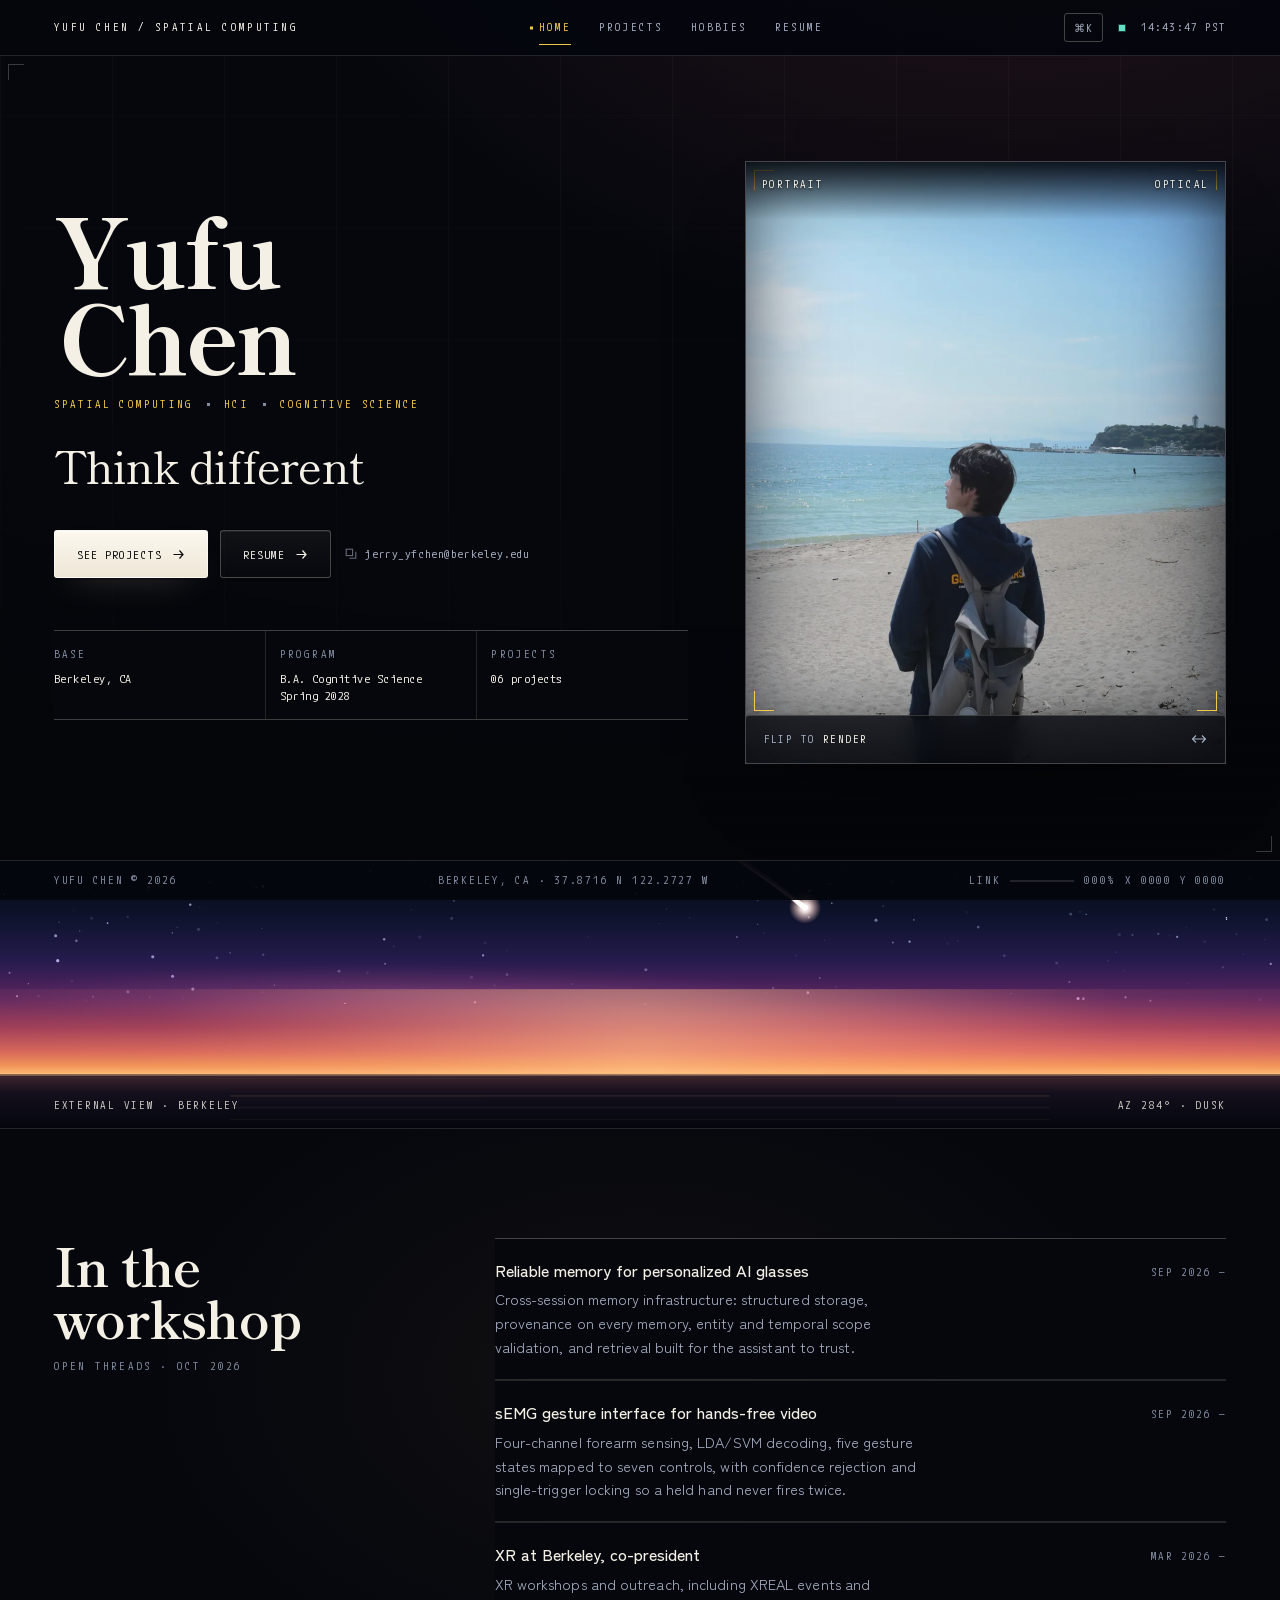
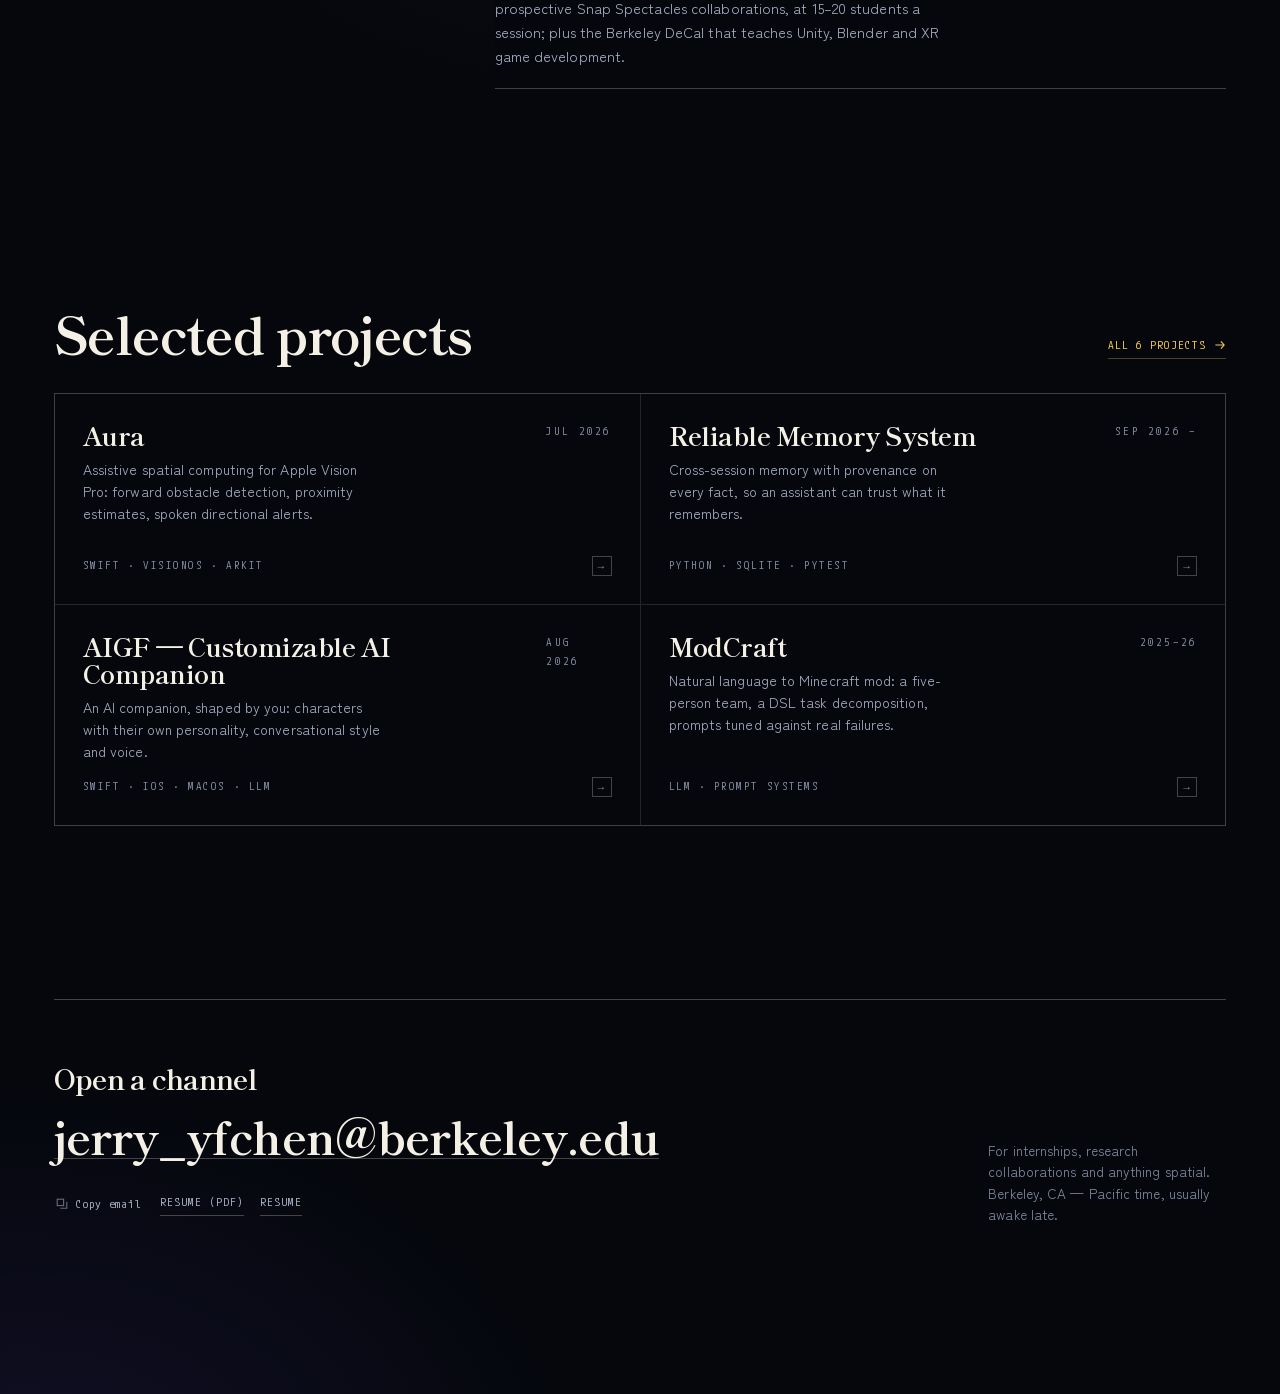
==== commit f0f949d6: "Update site — 2026-10-27 18:31" ====
--- a/index.html
+++ b/index.html
@@ -14,7 +14,8 @@
 <link rel="icon" href="assets/img/brand/logo-32.png" sizes="32x32">
 <link rel="icon" href="assets/img/brand/logo-180.png" sizes="180x180">
 <link rel="apple-touch-icon" href="assets/img/brand/logo-180.png">
-<meta property="og:image" content="assets/img/brand/logo-512.png">
+<meta property="og:image" content="https://yufuchen0718.github.io/assets/img/brand/logo-512.png">
+<meta property="og:url" content="https://yufuchen0718.github.io/">
 <link rel="stylesheet" href="assets/css/site.css">
 <script>document.documentElement.classList.add('js');</script>
 </head>
